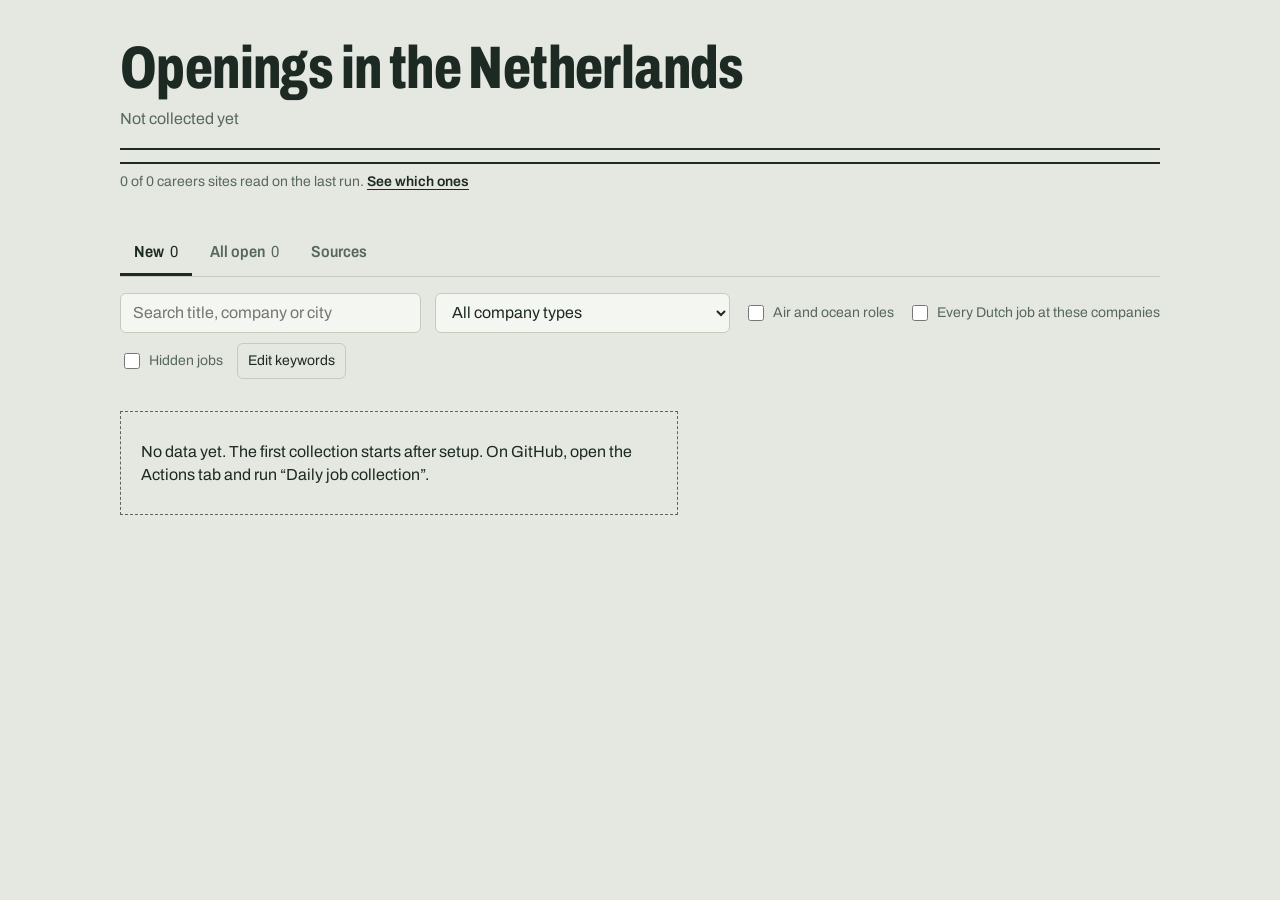
==== docs/index.html @ 3b187316 "Add files via upload" ====
<!doctype html>
<html lang="en">
<head>
  <meta charset="utf-8">
  <meta name="viewport" content="width=device-width, initial-scale=1">
  <meta name="robots" content="noindex, nofollow">
  <title>Openings</title>
  <link rel="preconnect" href="https://fonts.googleapis.com">
  <link rel="preconnect" href="https://fonts.gstatic.com" crossorigin>
  <link href="https://fonts.googleapis.com/css2?family=Archivo:wdth,wght@62..125,400..800&display=swap" rel="stylesheet">
  <link rel="stylesheet" href="styles.css">
</head>
<body>
  <header class="masthead">
    <h1 data-text="heading"></h1>
    <p class="updated" id="updated"></p>
    <button class="track" id="track" type="button" aria-describedby="track-caption">
      <span class="track-rail" id="track-rail" aria-hidden="true"></span>
      <span class="track-caption" id="track-caption"></span>
    </button>
  </header>

  <nav class="tabs" role="tablist">
    <button role="tab" id="tab-new" data-tab="new" aria-selected="true"></button>
    <button role="tab" id="tab-all" data-tab="all" aria-selected="false"></button>
    <button role="tab" id="tab-sources" data-tab="sources" aria-selected="false"></button>
  </nav>

  <section class="toolbar" id="toolbar">
    <input type="search" id="search" autocomplete="off">
    <select id="group"></select>
    <select id="sort"></select>
    <label class="toggle"><input type="checkbox" id="air-ocean"><span data-text="toggle_air_ocean"></span></label>
    <label class="toggle"><input type="checkbox" id="everything"><span data-text="toggle_everything"></span></label>
    <label class="toggle"><input type="checkbox" id="show-hidden"><span data-text="toggle_hidden"></span></label>
    <button type="button" class="quiet" id="edit-keywords" data-text="edit_keywords"></button>
  </section>

  <main>
    <p class="count" id="count" aria-live="polite"></p>
    <div id="list" class="list"></div>
  </main>

  <dialog id="keywords">
    <form method="dialog" class="keywords-form">
      <h2 data-text="keywords_title"></h2>
      <p class="rule" data-text="keywords_rule"></p>
      <label><span data-text="keywords_include"></span><textarea id="kw-include" rows="8"></textarea></label>
      <label><span data-text="keywords_exclude"></span><textarea id="kw-exclude" rows="6"></textarea></label>
      <label><span data-text="keywords_air_ocean"></span><textarea id="kw-air-ocean" rows="4"></textarea></label>
      <div class="dialog-actions">
        <button type="button" id="kw-save" class="primary" data-text="keywords_save"></button>
        <button type="button" id="kw-reset" class="quiet" data-text="keywords_reset"></button>
        <button value="cancel" class="quiet" data-text="keywords_cancel"></button>
      </div>
    </form>
  </dialog>

  <script type="module" src="app.js"></script>
</body>
</html>
---- docs/styles.css ----
/* Palette: railway paperwork sage, signal yellow for arrivals, container rust for language warnings. */
:root {
  --ground: #e4e8e1;
  --sheet: #f4f6f1;
  --ink: #1d2a23;
  --muted: #58675e;
  --rule: #c3cbbf;
  --signal: #efb920;
  --rust: #9e4521;
  --moss: #3e6b48;
  --focus: #1d2a23;
  --radius-control: 6px;
  --space: 16px;
  font-family: "Archivo", system-ui, sans-serif;
  font-variation-settings: "wdth" 100;
  color: var(--ink);
  background: var(--ground);
}

* { box-sizing: border-box; }

body {
  margin: 0;
  padding: 0 clamp(16px, 4vw, 48px) 64px;
  line-height: 1.45;
  font-size: 16px;
}

button, input, select, textarea { font: inherit; color: inherit; }

:focus-visible { outline: 3px solid var(--focus); outline-offset: 2px; }

/* ------------------------------------------------------------ masthead */

.masthead {
  max-width: 1040px;
  margin: 0 auto;
  padding: 40px 0 20px;
}

.masthead h1 {
  margin: 0;
  font-size: clamp(34px, 6vw, 60px);
  line-height: 0.95;
  font-weight: 800;
  font-stretch: 72%;
  font-variation-settings: "wdth" 72;
  letter-spacing: -0.01em;
}

.updated {
  margin: 10px 0 18px;
  color: var(--muted);
  font-variant-numeric: tabular-nums;
}

/* The source track: one sleeper per careers site, coloured by last-run result. */
.track {
  display: block;
  width: 100%;
  padding: 0;
  border: 0;
  background: none;
  text-align: left;
  cursor: pointer;
}

.track-rail {
  display: grid;
  grid-template-columns: repeat(auto-fit, minmax(4px, 1fr));
  gap: 2px;
  padding: 6px 0;
  border-top: 2px solid var(--ink);
  border-bottom: 2px solid var(--ink);
}

.track-rail i {
  display: block;
  height: 14px;
  background: var(--rule);
}

.track-rail i.ok { background: var(--moss); }
.track-rail i.failed { background: var(--rust); }

.track-caption {
  display: inline-block;
  margin-top: 8px;
  color: var(--muted);
  font-size: 14px;
}

.track-caption strong {
  color: var(--ink);
  text-decoration: underline;
  text-underline-offset: 3px;
  font-weight: 600;
}

/* ------------------------------------------------------------ tabs and toolbar */

.tabs, .toolbar, main {
  max-width: 1040px;
  margin: 0 auto;
}

.tabs {
  display: flex;
  gap: 4px;
  margin-top: 18px;
  border-bottom: 1px solid var(--rule);
}

.tabs button {
  padding: 10px 14px 9px;
  border: 0;
  border-bottom: 3px solid transparent;
  background: none;
  font-weight: 600;
  font-variation-settings: "wdth" 88;
  color: var(--muted);
  cursor: pointer;
}

.tabs button[aria-selected="true"] {
  color: var(--ink);
  border-bottom-color: var(--ink);
}

.tabs button .tab-count {
  margin-left: 6px;
  font-weight: 400;
  font-variant-numeric: tabular-nums;
}

.toolbar {
  display: flex;
  flex-wrap: wrap;
  align-items: center;
  gap: 10px 14px;
  padding: 16px 0 6px;
}

.toolbar[hidden] { display: none; }

.toolbar input[type="search"], .toolbar select {
  min-height: 40px;
  padding: 0 12px;
  border: 1px solid var(--rule);
  border-radius: var(--radius-control);
  background: var(--sheet);
}

.toolbar input[type="search"] { flex: 1 1 280px; }
.toolbar select { flex: 0 0 auto; }

.toggle {
  display: inline-flex;
  align-items: center;
  gap: 6px;
  font-size: 14px;
  color: var(--muted);
  cursor: pointer;
}

.toggle input { accent-color: var(--ink); width: 16px; height: 16px; }

button.quiet, a.quiet {
  min-height: 36px;
  padding: 0 10px;
  border: 1px solid var(--rule);
  border-radius: var(--radius-control);
  background: transparent;
  font-size: 14px;
  color: var(--ink);
  cursor: pointer;
  text-decoration: none;
  display: inline-flex;
  align-items: center;
}

button.quiet:hover, a.quiet:hover { border-color: var(--ink); }

.primary {
  min-height: 36px;
  padding: 0 14px;
  border: 1px solid var(--ink);
  border-radius: var(--radius-control);
  background: var(--ink);
  color: var(--sheet);
  font-weight: 600;
  font-size: 14px;
  text-decoration: none;
  display: inline-flex;
  align-items: center;
  cursor: pointer;
}

.count {
  margin: 10px 0;
  color: var(--muted);
  font-size: 14px;
  font-variant-numeric: tabular-nums;
}

/* ------------------------------------------------------------ job rows */

.list { display: grid; gap: 8px; }

.job {
  position: relative;
  display: grid;
  grid-template-columns: 68px 1fr auto;
  gap: 16px;
  align-items: start;
  padding: 14px 16px 14px 14px;
  background: var(--sheet);
  border: 1px solid var(--rule);
  border-radius: 2px;
}

.job.is-hidden { opacity: 0.55; }

.plate {
  text-align: center;
  font-variant-numeric: tabular-nums;
  border-right: 1px solid var(--rule);
  padding-right: 14px;
}

.plate .day {
  display: block;
  font-size: 30px;
  line-height: 1;
  font-weight: 700;
  font-variation-settings: "wdth" 70;
}

.plate .month { display: block; font-size: 14px; font-weight: 600; }
.plate .kind { display: block; margin-top: 4px; font-size: 12px; color: var(--muted); }

.job h3 {
  margin: 0;
  font-size: 19px;
  line-height: 1.2;
  font-weight: 650;
  font-variation-settings: "wdth" 86;
}

.job h3 a { color: inherit; text-decoration: none; }
.job h3 a:hover { text-decoration: underline; text-underline-offset: 3px; }

.where { margin: 4px 0 0; color: var(--muted); }
.where .company { color: var(--ink); font-weight: 600; }
.dates-note { margin: 2px 0 0; font-size: 13px; color: var(--muted); }

.labels { display: flex; flex-wrap: wrap; gap: 6px; margin-top: 8px; }

.label {
  padding: 1px 8px;
  border: 1px solid var(--muted);
  border-radius: 999px;
  font-size: 13px;
  color: var(--muted);
}

.label.dutch { border-color: var(--rust); color: var(--rust); font-weight: 600; }
.label.applied { border-color: var(--moss); background: var(--moss); color: var(--sheet); }
.label.arrived { border-color: var(--ink); background: var(--signal); color: var(--ink); }

.actions { display: grid; grid-template-columns: 1fr 1fr; gap: 6px; min-width: 210px; }
.actions > * { justify-content: center; }
.actions .primary { grid-column: 1 / -1; }

.empty {
  padding: 28px 20px;
  border: 1px dashed var(--muted);
  background: transparent;
  max-width: 62ch;
}

/* ------------------------------------------------------------ sources */

.sources-intro { margin: 18px 0 10px; color: var(--muted); max-width: 70ch; }

.source {
  display: grid;
  grid-template-columns: 14px 1fr auto;
  gap: 12px;
  align-items: start;
  padding: 12px 14px;
  background: var(--sheet);
  border: 1px solid var(--rule);
}

.source .dot { width: 12px; height: 12px; margin-top: 5px; background: var(--rule); }
.source .dot.ok { background: var(--moss); }
.source .dot.failed { background: var(--rust); }
.source h3 { margin: 0; font-size: 17px; font-weight: 650; font-variation-settings: "wdth" 88; }
.source .entities { margin: 2px 0 0; font-size: 13px; color: var(--muted); }
.source .status { margin: 4px 0 0; }
.source .meta { text-align: right; font-size: 14px; color: var(--muted); font-variant-numeric: tabular-nums; }

/* ------------------------------------------------------------ keywords dialog */

dialog {
  width: min(640px, calc(100vw - 32px));
  border: 2px solid var(--ink);
  border-radius: 2px;
  padding: 24px;
  background: var(--sheet);
  color: var(--ink);
}

dialog::backdrop { background: rgba(29, 42, 35, 0.45); }

.keywords-form h2 { margin: 0 0 8px; font-variation-settings: "wdth" 80; }
.keywords-form .rule { margin: 0 0 16px; color: var(--muted); font-size: 14px; }
.keywords-form label { display: grid; gap: 4px; margin-bottom: 14px; font-weight: 600; font-size: 14px; }

.keywords-form textarea {
  width: 100%;
  padding: 8px 10px;
  border: 1px solid var(--rule);
  border-radius: var(--radius-control);
  background: #fff;
  font-weight: 400;
  resize: vertical;
}

.dialog-actions { display: flex; flex-wrap: wrap; gap: 8px; }

/* ------------------------------------------------------------ small screens */

@media (max-width: 680px) {
  .job { grid-template-columns: 54px 1fr; }
  .actions { grid-column: 1 / -1; grid-template-columns: 1.2fr 1fr 0.7fr; min-width: 0; }
  .actions .primary { grid-column: auto; }
  .plate { padding-right: 10px; }
  .plate .day { font-size: 26px; }
  .source { grid-template-columns: 14px 1fr; }
  .source .meta { grid-column: 2; text-align: left; }
}

@media (prefers-reduced-motion: reduce) {
  * { scroll-behavior: auto; transition: none !important; }
}
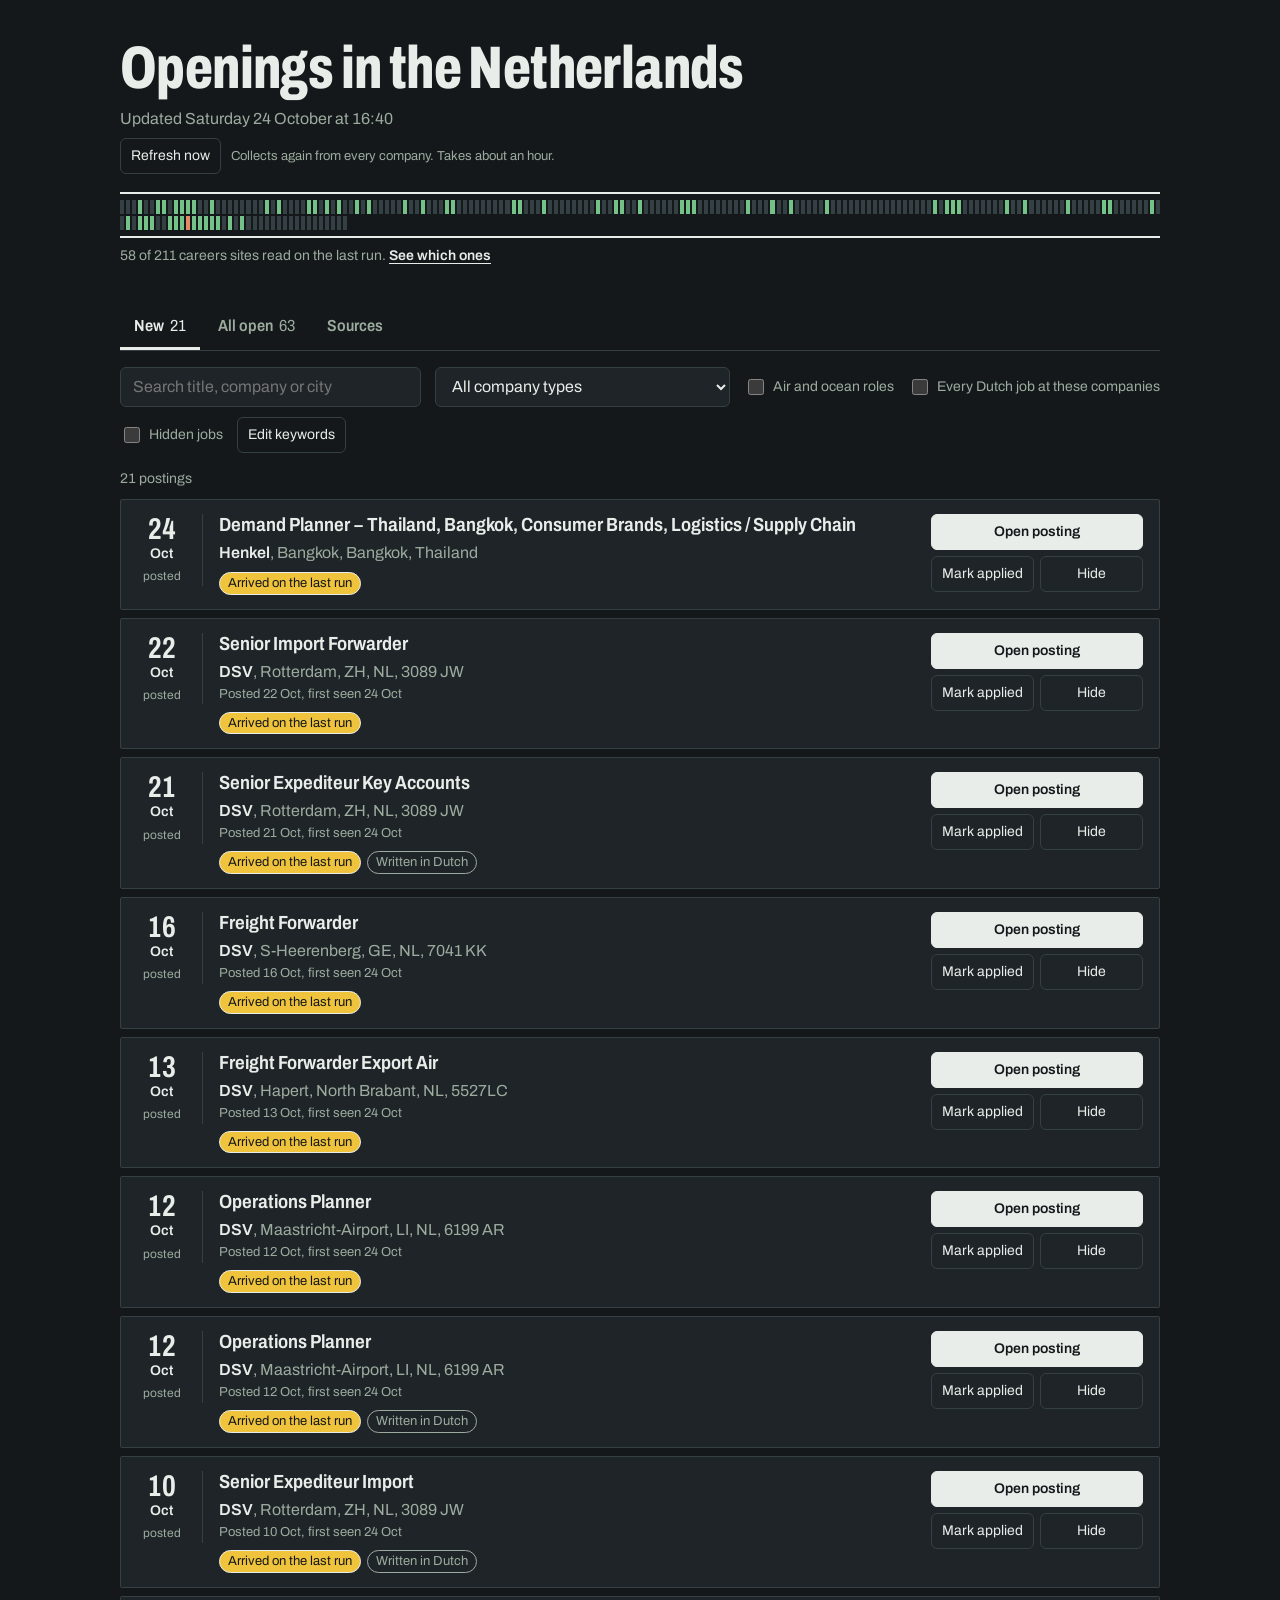
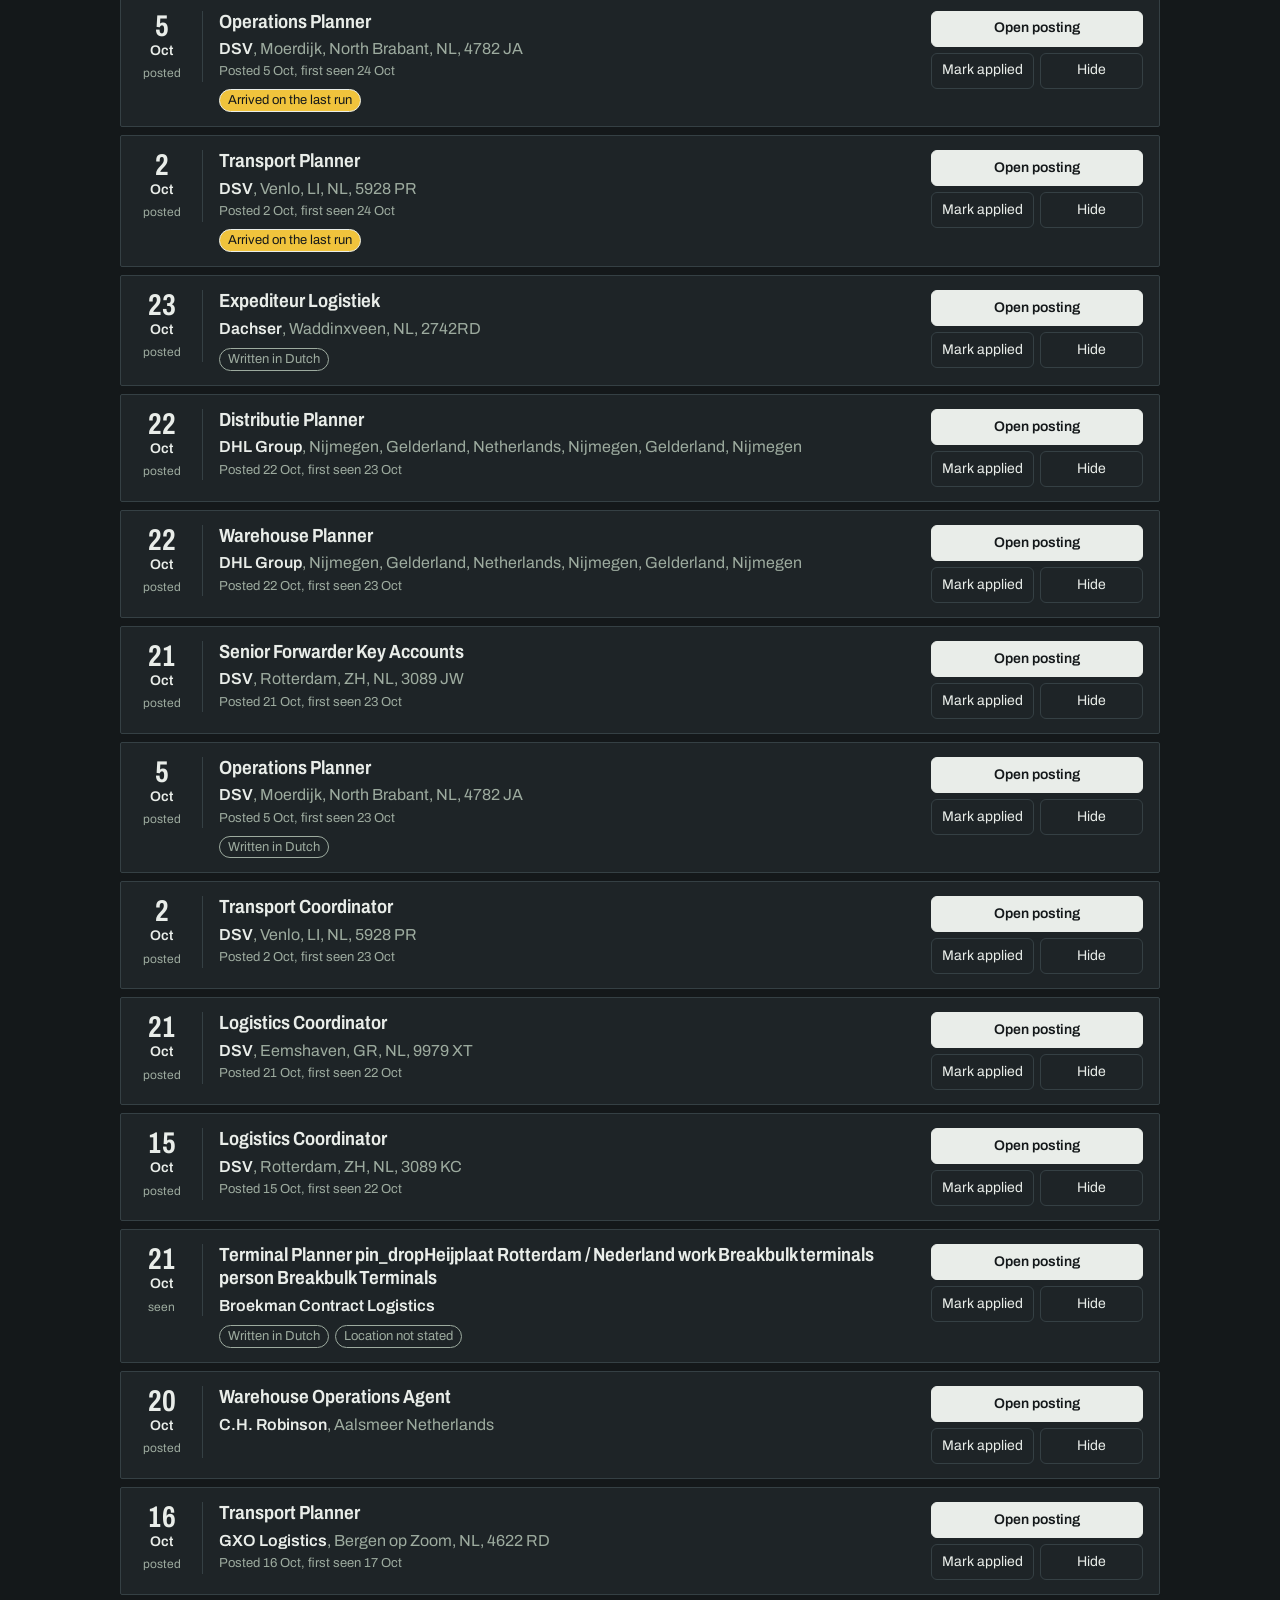
==== commit 67c1cd84: "Read every company, not only those using a known recruitment system Collection stopped as soon as di" ====
--- a/docs/index.html
+++ b/docs/index.html
@@ -14,6 +14,10 @@
   <header class="masthead">
     <h1 data-text="heading"></h1>
     <p class="updated" id="updated"></p>
+    <p class="refresh-row">
+      <a class="quiet" id="refresh" target="_blank" rel="noopener noreferrer"></a>
+      <span class="refresh-hint" data-text="refresh_hint"></span>
+    </p>
     <button class="track" id="track" type="button" aria-describedby="track-caption">
       <span class="track-rail" id="track-rail" aria-hidden="true"></span>
       <span class="track-caption" id="track-caption"></span>
--- a/docs/styles.css
+++ b/docs/styles.css
@@ -48,8 +48,18 @@
   letter-spacing: -0.01em;
 }
 
+.refresh-row {
+  display: flex;
+  flex-wrap: wrap;
+  align-items: center;
+  gap: 10px;
+  margin: 0 0 18px;
+}
+
+.refresh-hint { font-size: 13px; color: var(--muted); }
+
 .updated {
-  margin: 10px 0 18px;
+  margin: 10px 0 8px;
   color: var(--muted);
   font-variant-numeric: tabular-nums;
 }
@@ -299,7 +309,17 @@
 .source h3 { margin: 0; font-size: 17px; font-weight: 650; font-variation-settings: "wdth" 88; }
 .source .entities { margin: 2px 0 0; font-size: 13px; color: var(--muted); }
 .source .status { margin: 4px 0 0; }
-.source .meta { text-align: right; font-size: 14px; color: var(--muted); font-variant-numeric: tabular-nums; }
+.source .meta {
+  display: grid;
+  justify-items: end;
+  gap: 6px;
+  text-align: right;
+  font-size: 14px;
+  color: var(--muted);
+  font-variant-numeric: tabular-nums;
+}
+
+.source .meta a.quiet { white-space: nowrap; }
 
 /* ------------------------------------------------------------ keywords dialog */
 
@@ -339,9 +359,29 @@
   .plate { padding-right: 10px; }
   .plate .day { font-size: 26px; }
   .source { grid-template-columns: 14px 1fr; }
-  .source .meta { grid-column: 2; text-align: left; }
+  .source .meta { grid-column: 2; justify-items: start; text-align: left; }
 }
 
 @media (prefers-reduced-motion: reduce) {
   * { scroll-behavior: auto; transition: none !important; }
 }
+
+
+/* Dark theme */
+:root {
+  color-scheme: dark;
+  --ground: #14181a;
+  --sheet: #1e2427;
+  --ink: #e9ede9;
+  --muted: #9dab9f;
+  --rule: #354044;
+  --signal: #f0c33c;
+  --rust: #e08b63;
+  --moss: #74c288;
+  --focus: #f0c33c;
+}
+
+body { background: var(--ground); }
+.primary, .label.applied, .label.arrived { color: #14181a; }
+.keywords-form textarea { background: #12171a; color: var(--ink); }
+dialog::backdrop { background: rgba(0, 0, 0, 0.6); }
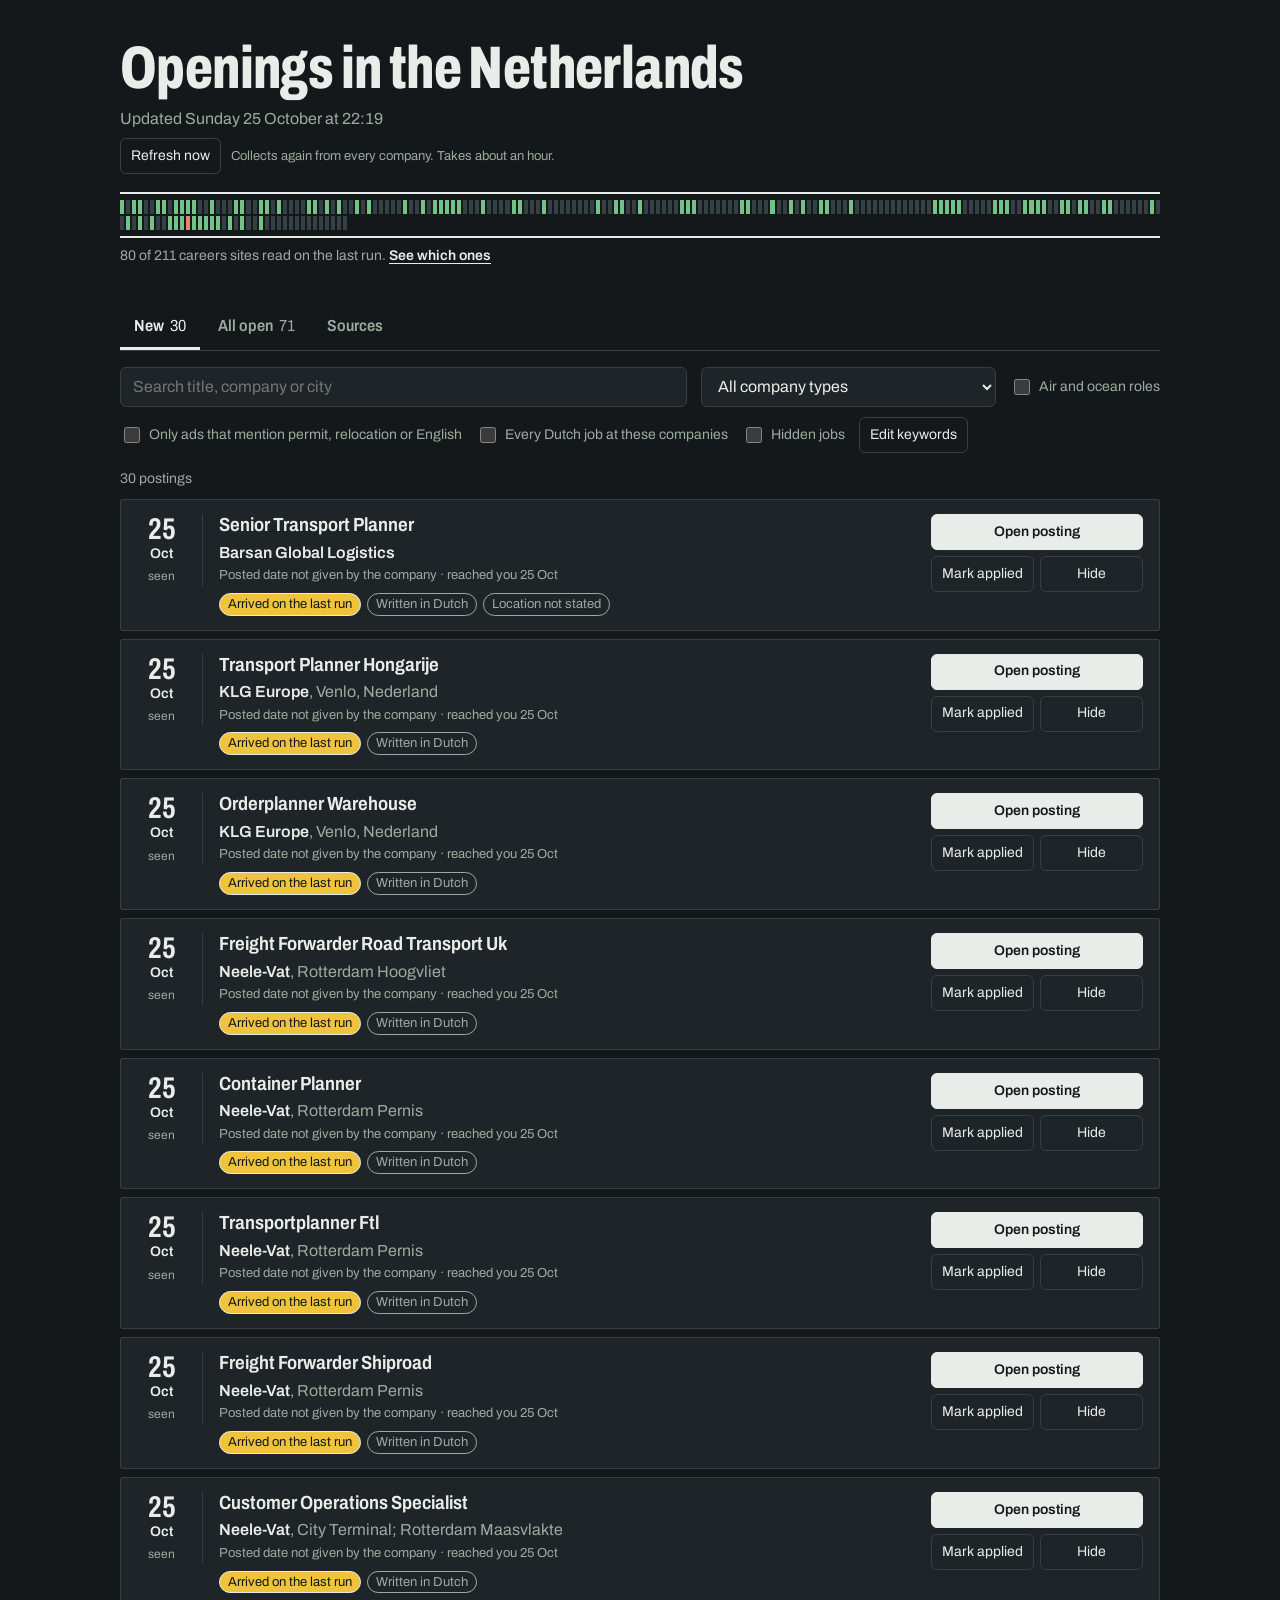
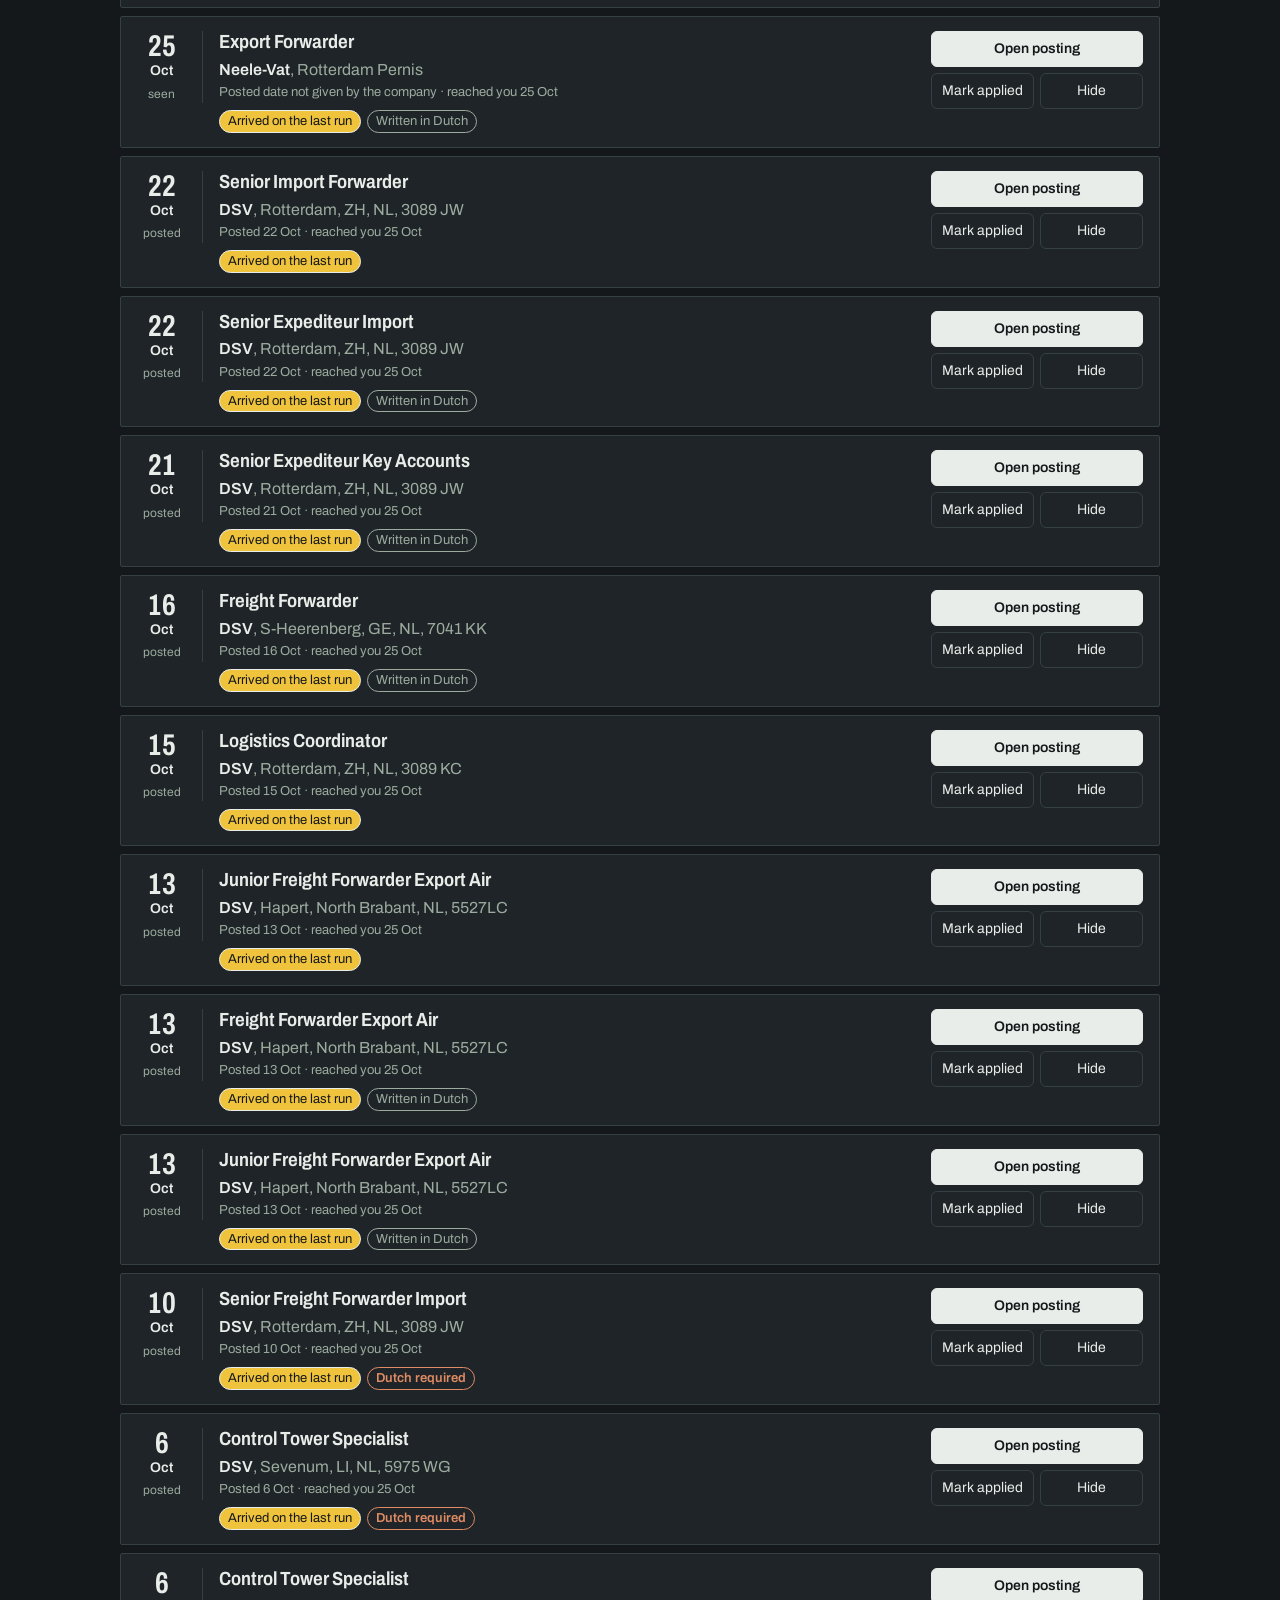
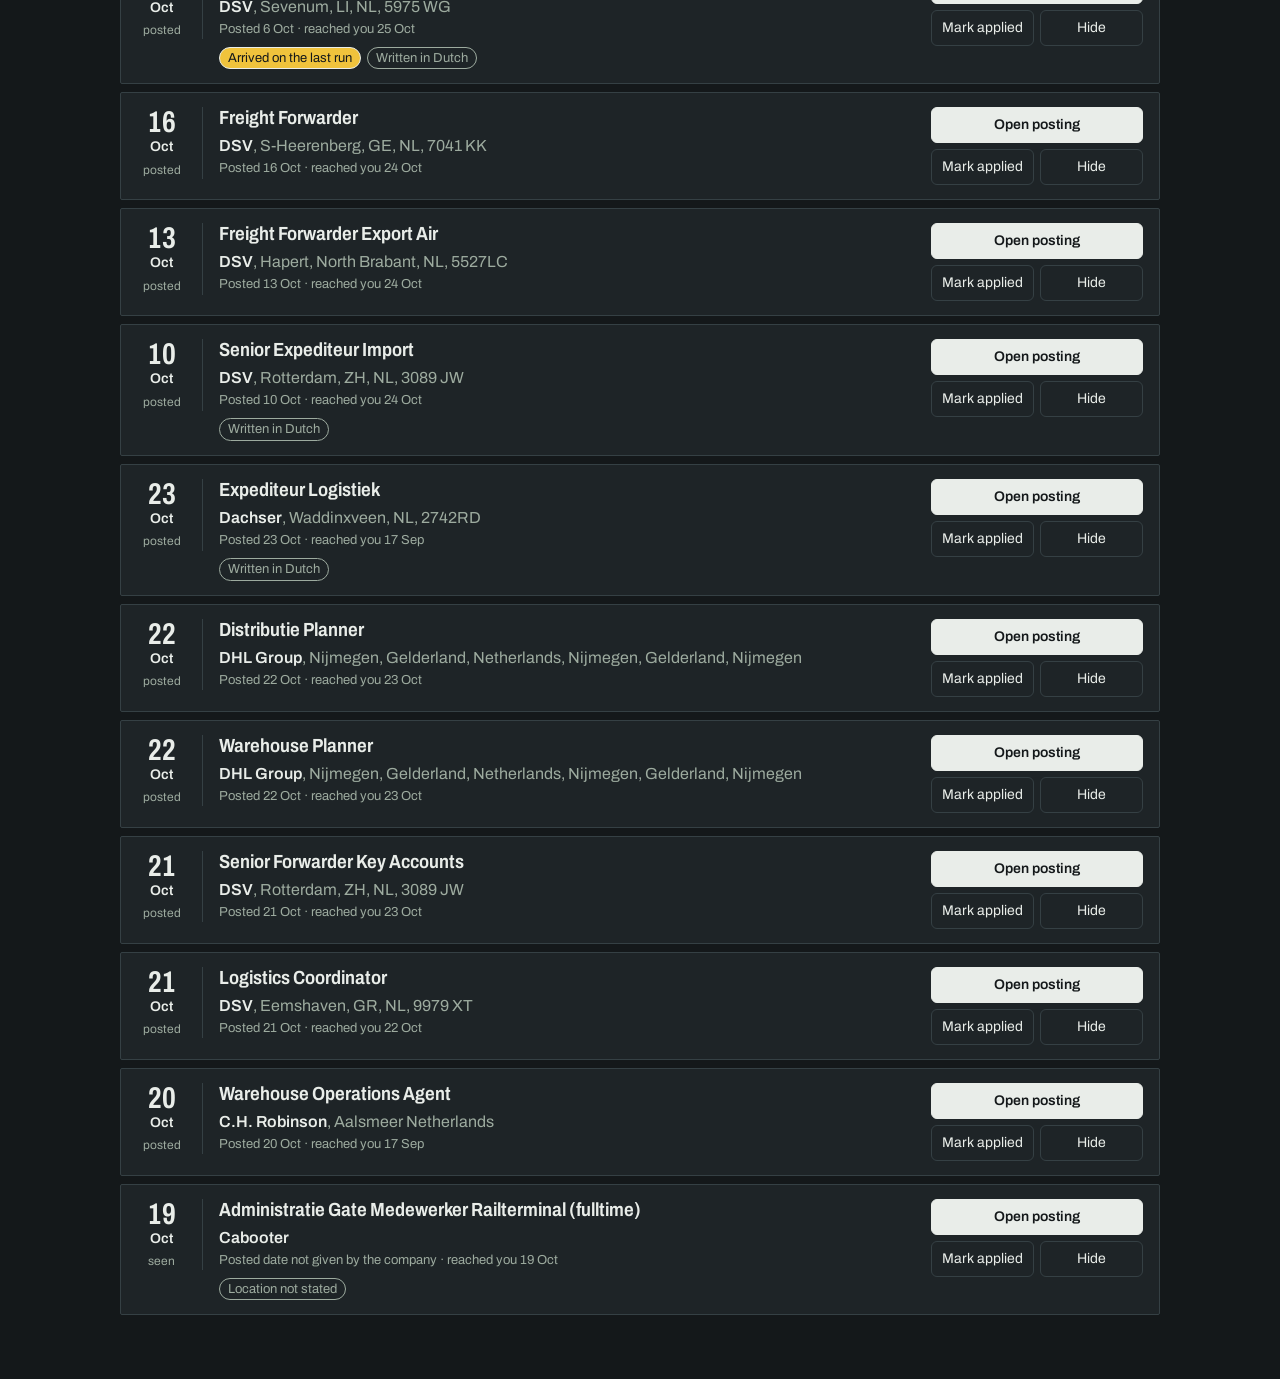
==== commit aab09b74: "Show what an ad says about hiring from abroad A posting rarely says it hires non-EU candidates. What" ====
--- a/docs/index.html
+++ b/docs/index.html
@@ -35,6 +35,7 @@
     <select id="group"></select>
     <select id="sort"></select>
     <label class="toggle"><input type="checkbox" id="air-ocean"><span data-text="toggle_air_ocean"></span></label>
+    <label class="toggle"><input type="checkbox" id="abroad"><span data-text="toggle_abroad"></span></label>
     <label class="toggle"><input type="checkbox" id="everything"><span data-text="toggle_everything"></span></label>
     <label class="toggle"><input type="checkbox" id="show-hidden"><span data-text="toggle_hidden"></span></label>
     <button type="button" class="quiet" id="edit-keywords" data-text="edit_keywords"></button>
--- a/docs/styles.css
+++ b/docs/styles.css
@@ -385,3 +385,25 @@
 .primary, .label.applied, .label.arrived { color: #14181a; }
 .keywords-form textarea { background: #12171a; color: var(--ink); }
 dialog::backdrop { background: rgba(0, 0, 0, 0.6); }
+
+.sources-heading {
+  margin: 26px 0 6px;
+  font-size: 17px;
+  font-weight: 650;
+  font-variation-settings: "wdth" 86;
+}
+
+.sources-heading:first-of-type { margin-top: 12px; }
+
+button.linklike {
+  padding: 0;
+  border: 0;
+  background: none;
+  color: var(--ink);
+  font: inherit;
+  text-decoration: underline;
+  text-underline-offset: 3px;
+  cursor: pointer;
+}
+
+.label.abroad { border-color: var(--moss); color: var(--moss); font-weight: 600; }
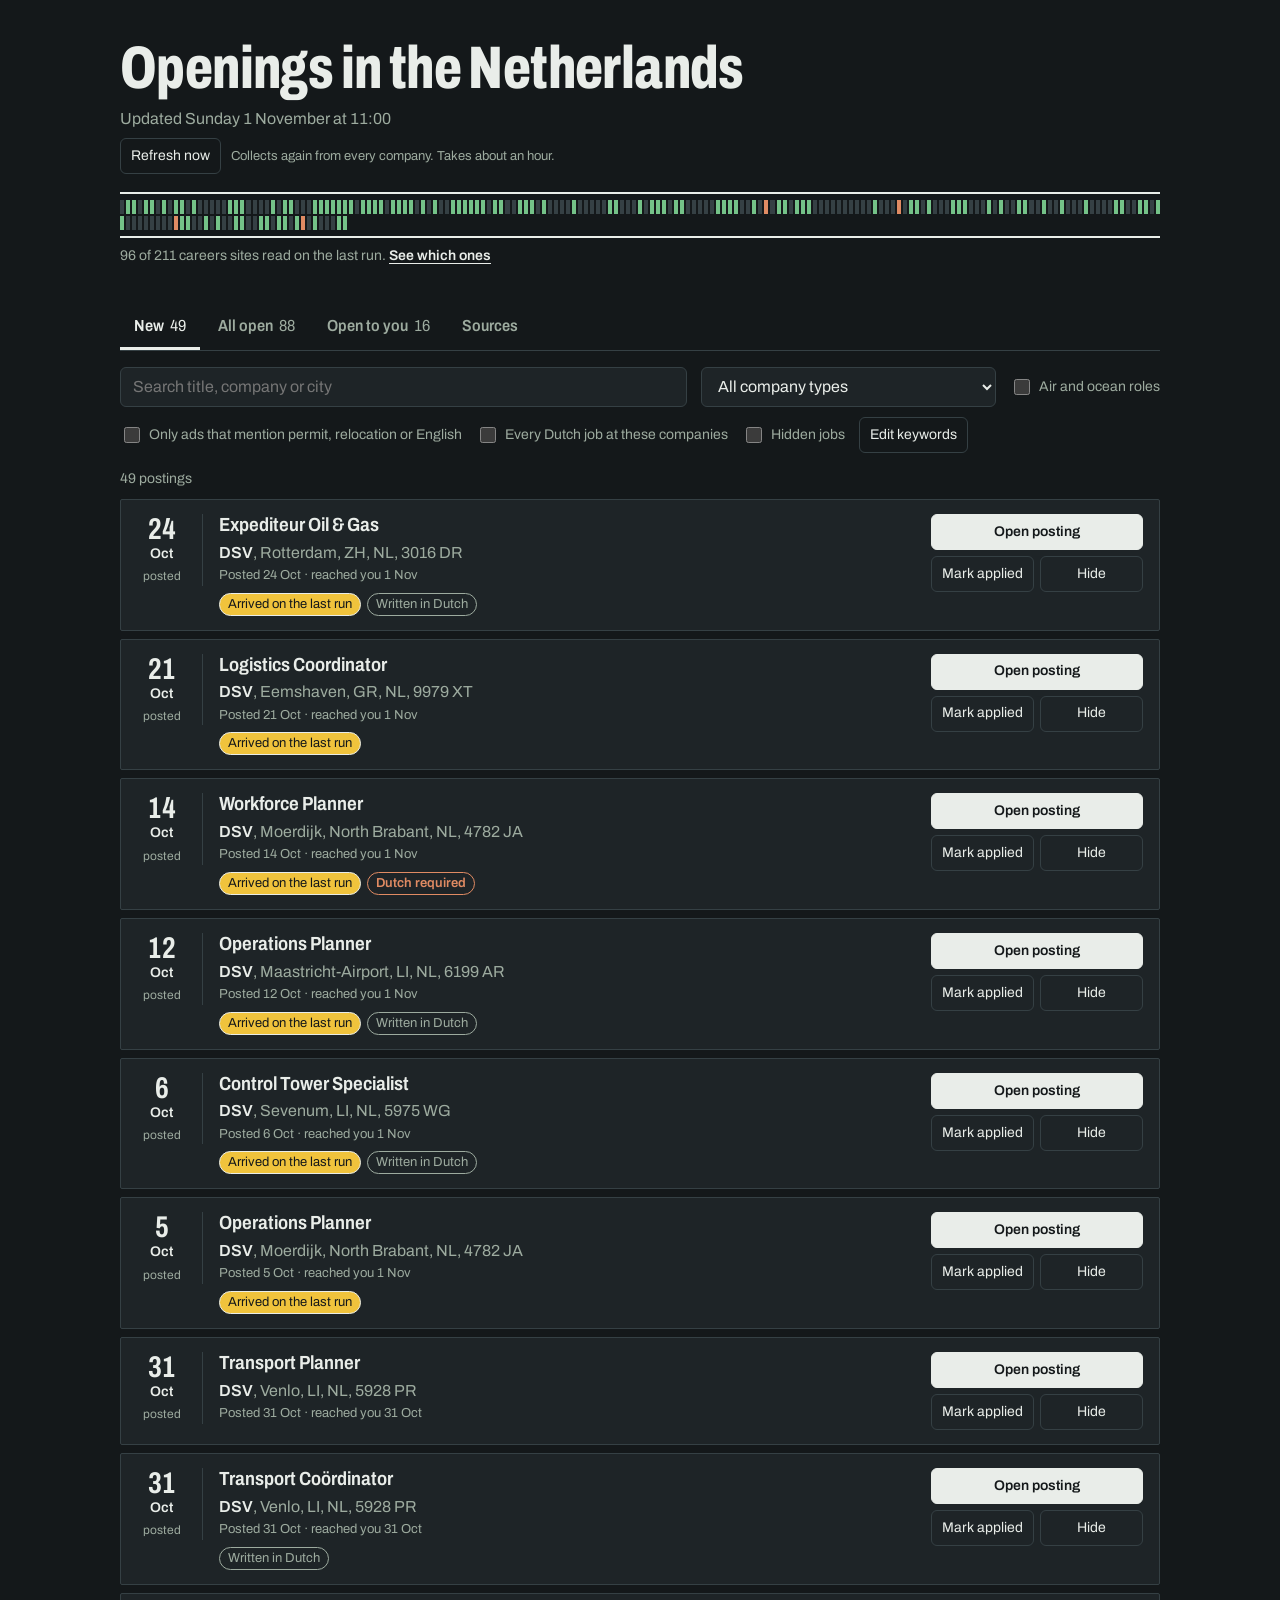
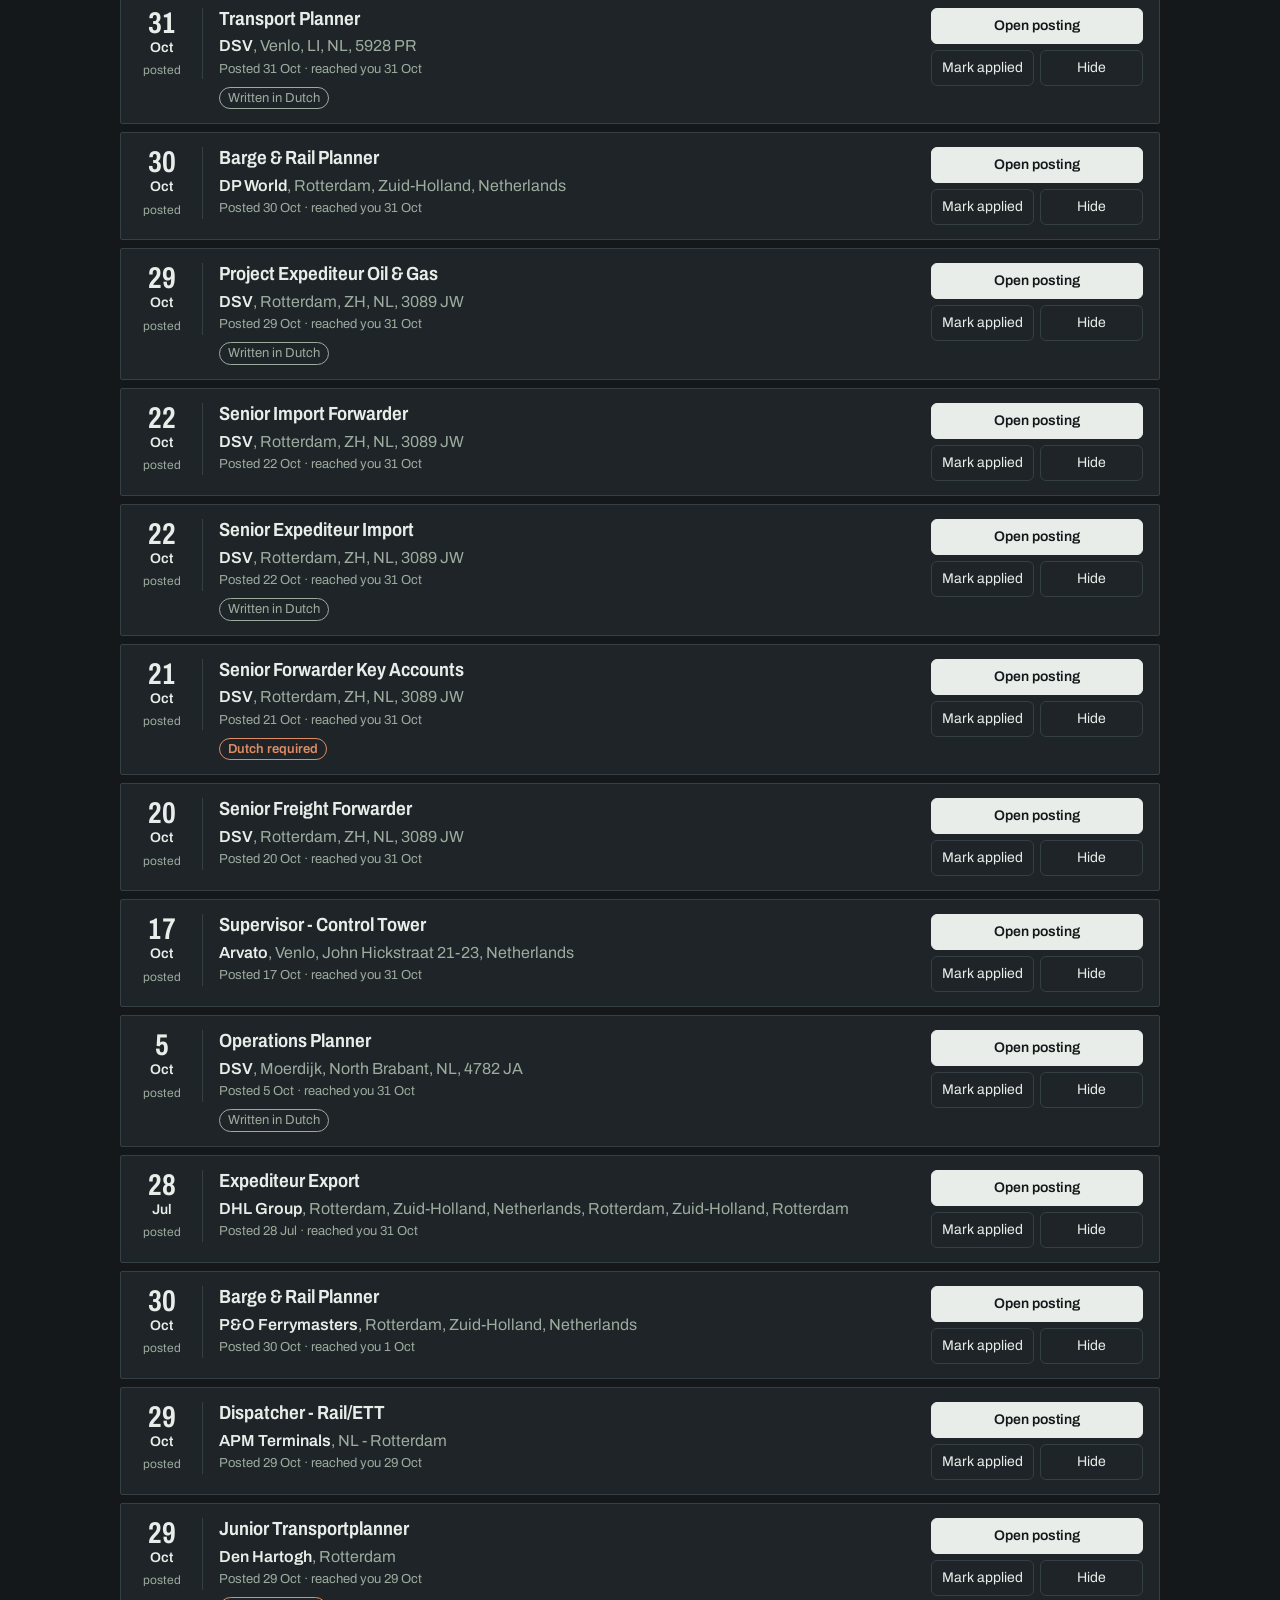
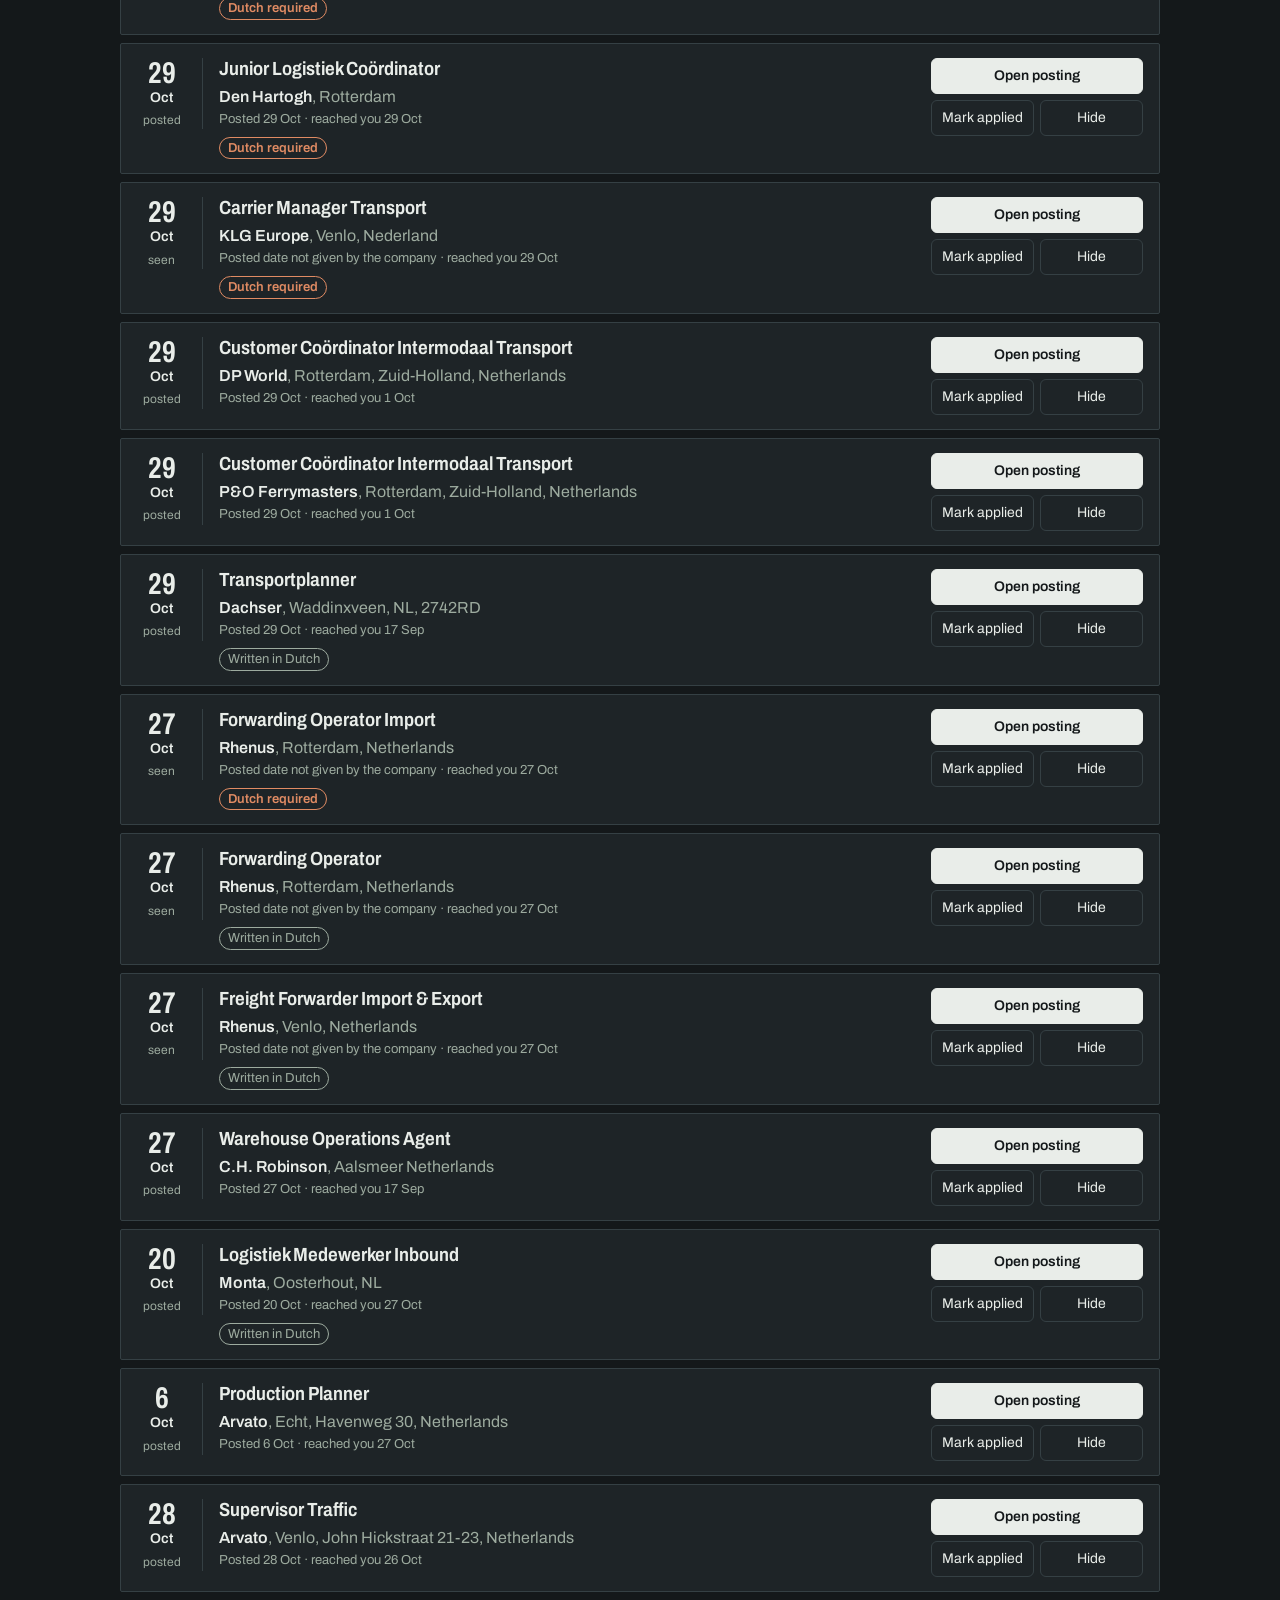
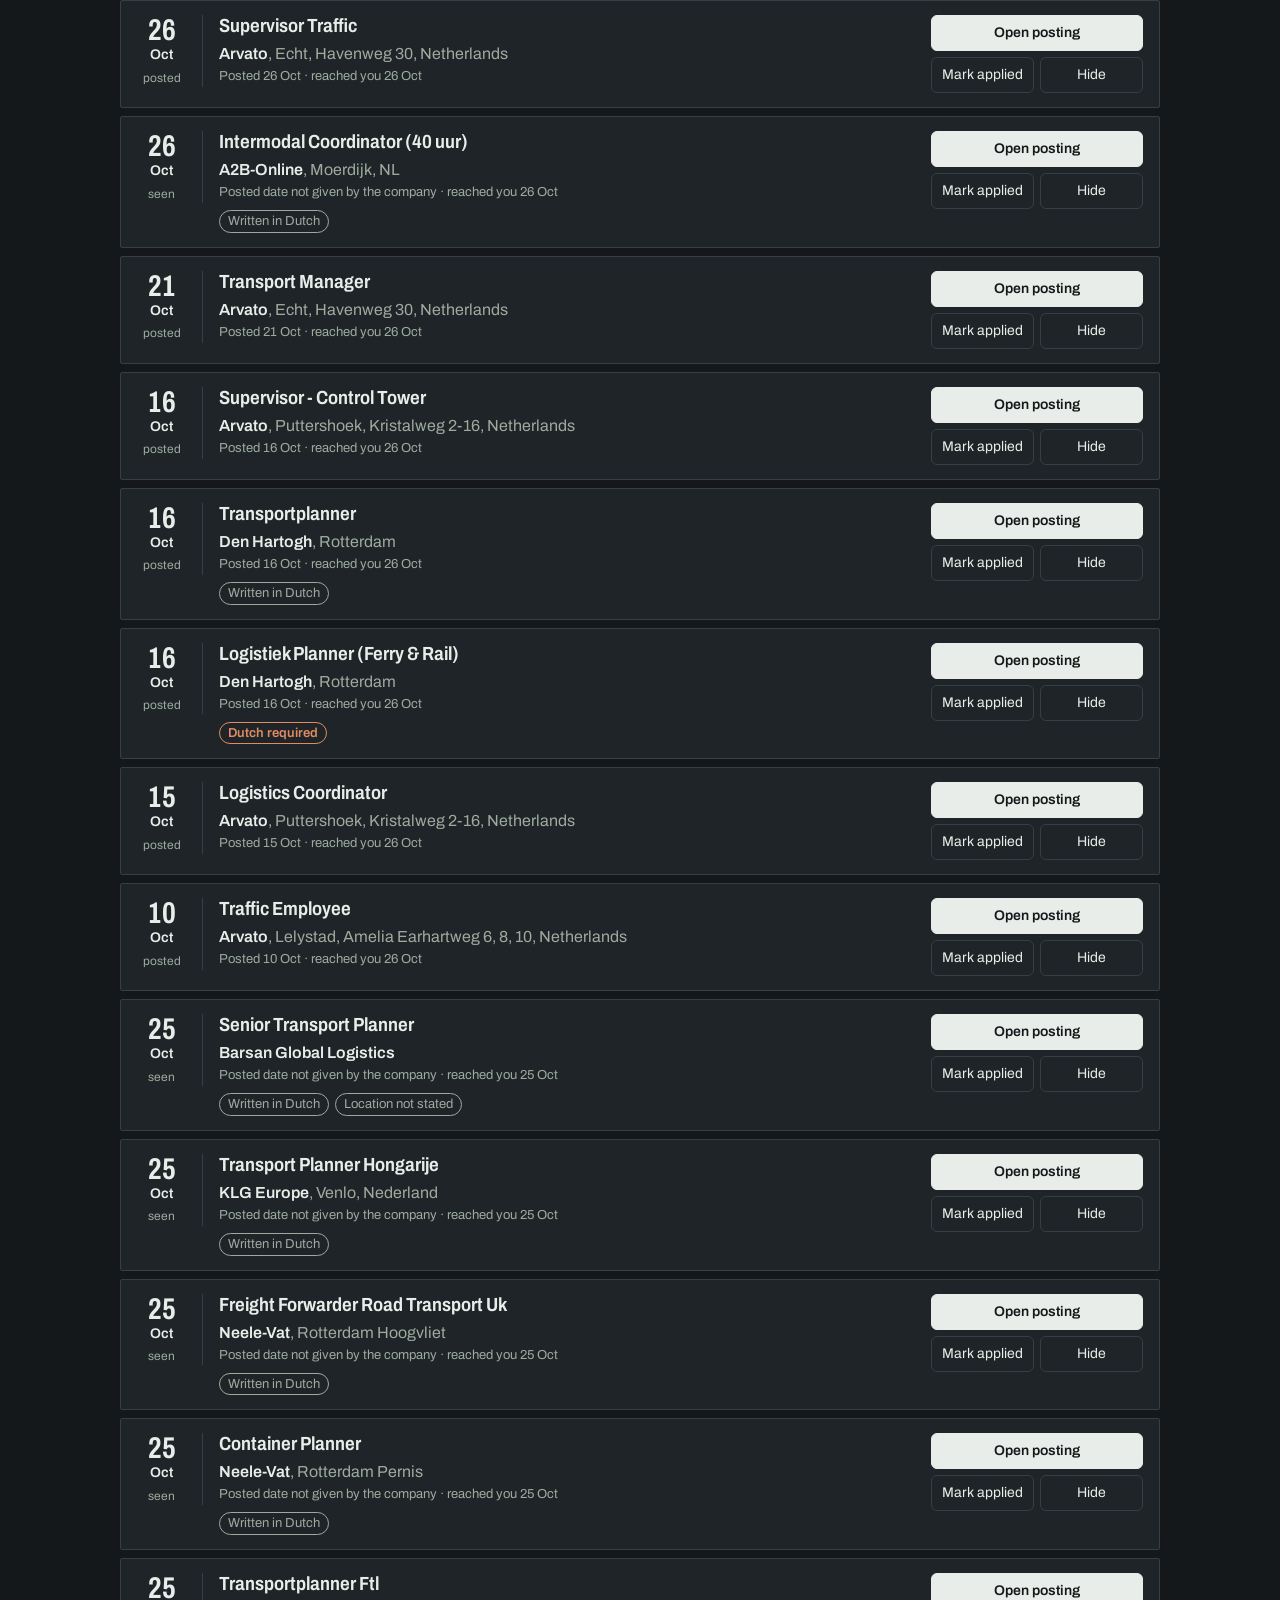
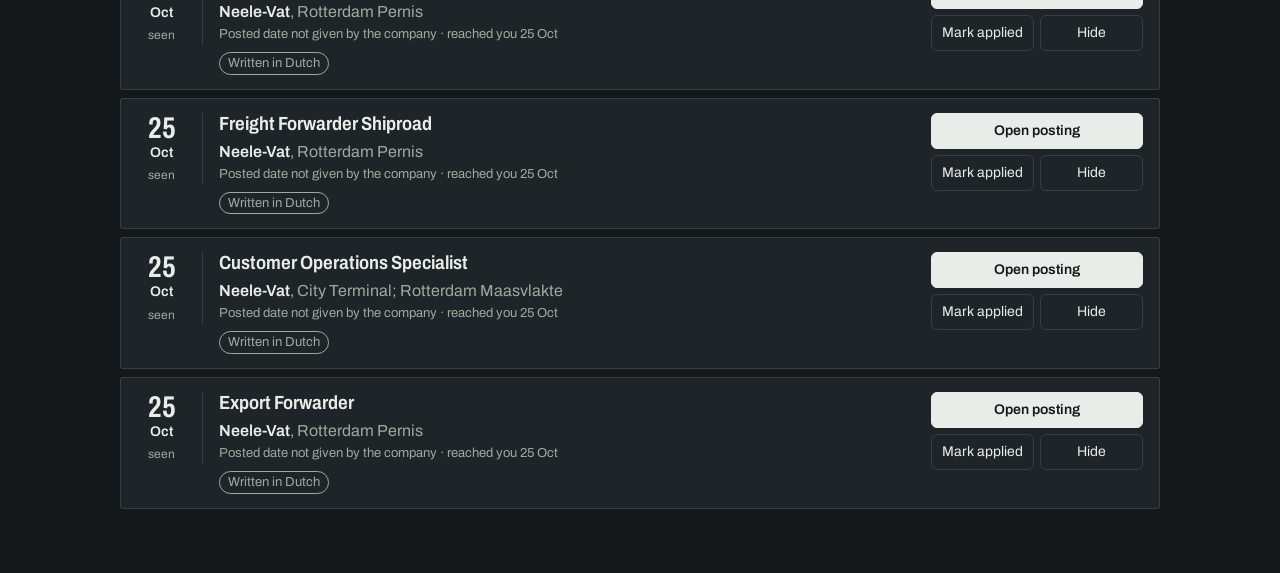
==== commit f9f8d98d: "Search for the careers page, and show which jobs are open to her Three changes.  A company's careers" ====
--- a/docs/index.html
+++ b/docs/index.html
@@ -27,6 +27,7 @@
   <nav class="tabs" role="tablist">
     <button role="tab" id="tab-new" data-tab="new" aria-selected="true"></button>
     <button role="tab" id="tab-all" data-tab="all" aria-selected="false"></button>
+    <button role="tab" id="tab-open-to-you" data-tab="open-to-you" aria-selected="false"></button>
     <button role="tab" id="tab-sources" data-tab="sources" aria-selected="false"></button>
   </nav>
 
@@ -42,6 +43,7 @@
   </section>
 
   <main>
+    <p class="lede" id="lede" hidden></p>
     <p class="count" id="count" aria-live="polite"></p>
     <div id="list" class="list"></div>
   </main>
--- a/docs/styles.css
+++ b/docs/styles.css
@@ -407,3 +407,11 @@
 }
 
 .label.abroad { border-color: var(--moss); color: var(--moss); font-weight: 600; }
+
+.lede {
+  max-width: 68ch;
+  margin: 16px 0 0;
+  color: var(--muted);
+}
+
+.lede[hidden] { display: none; }
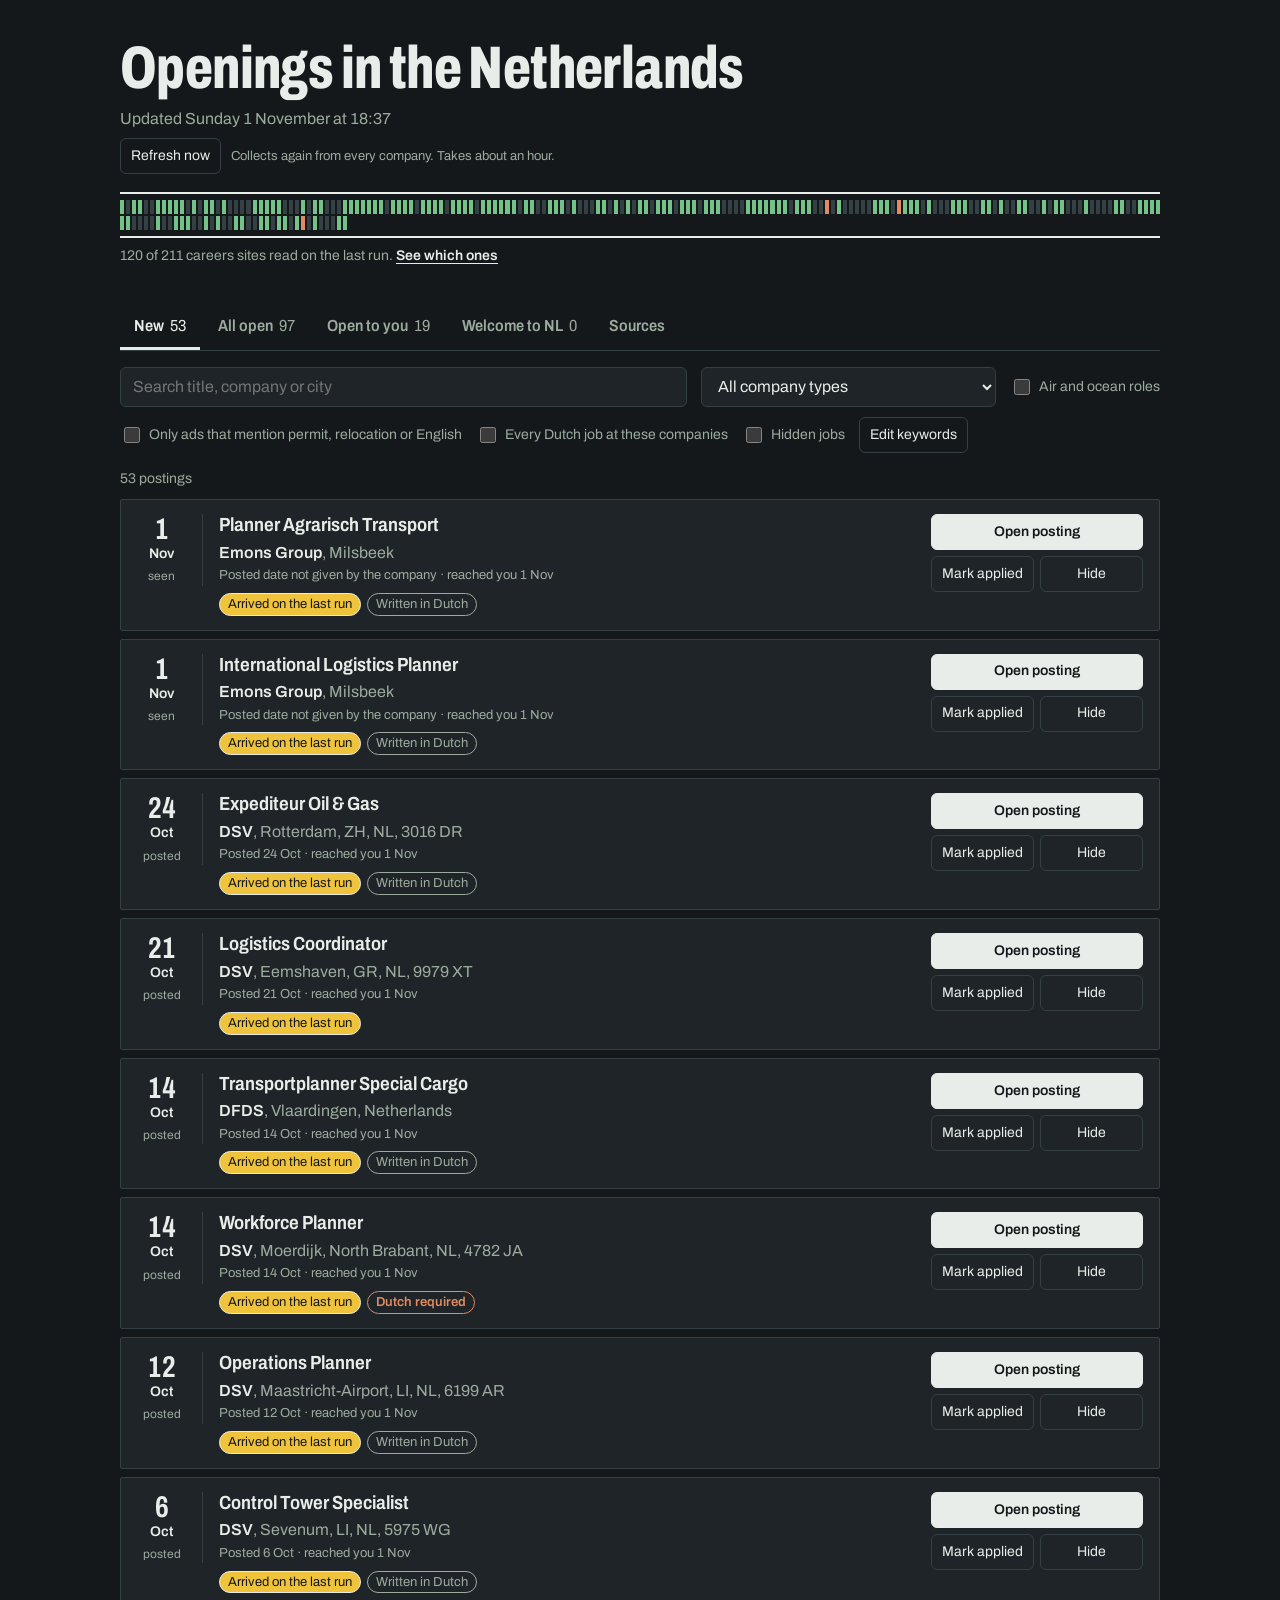
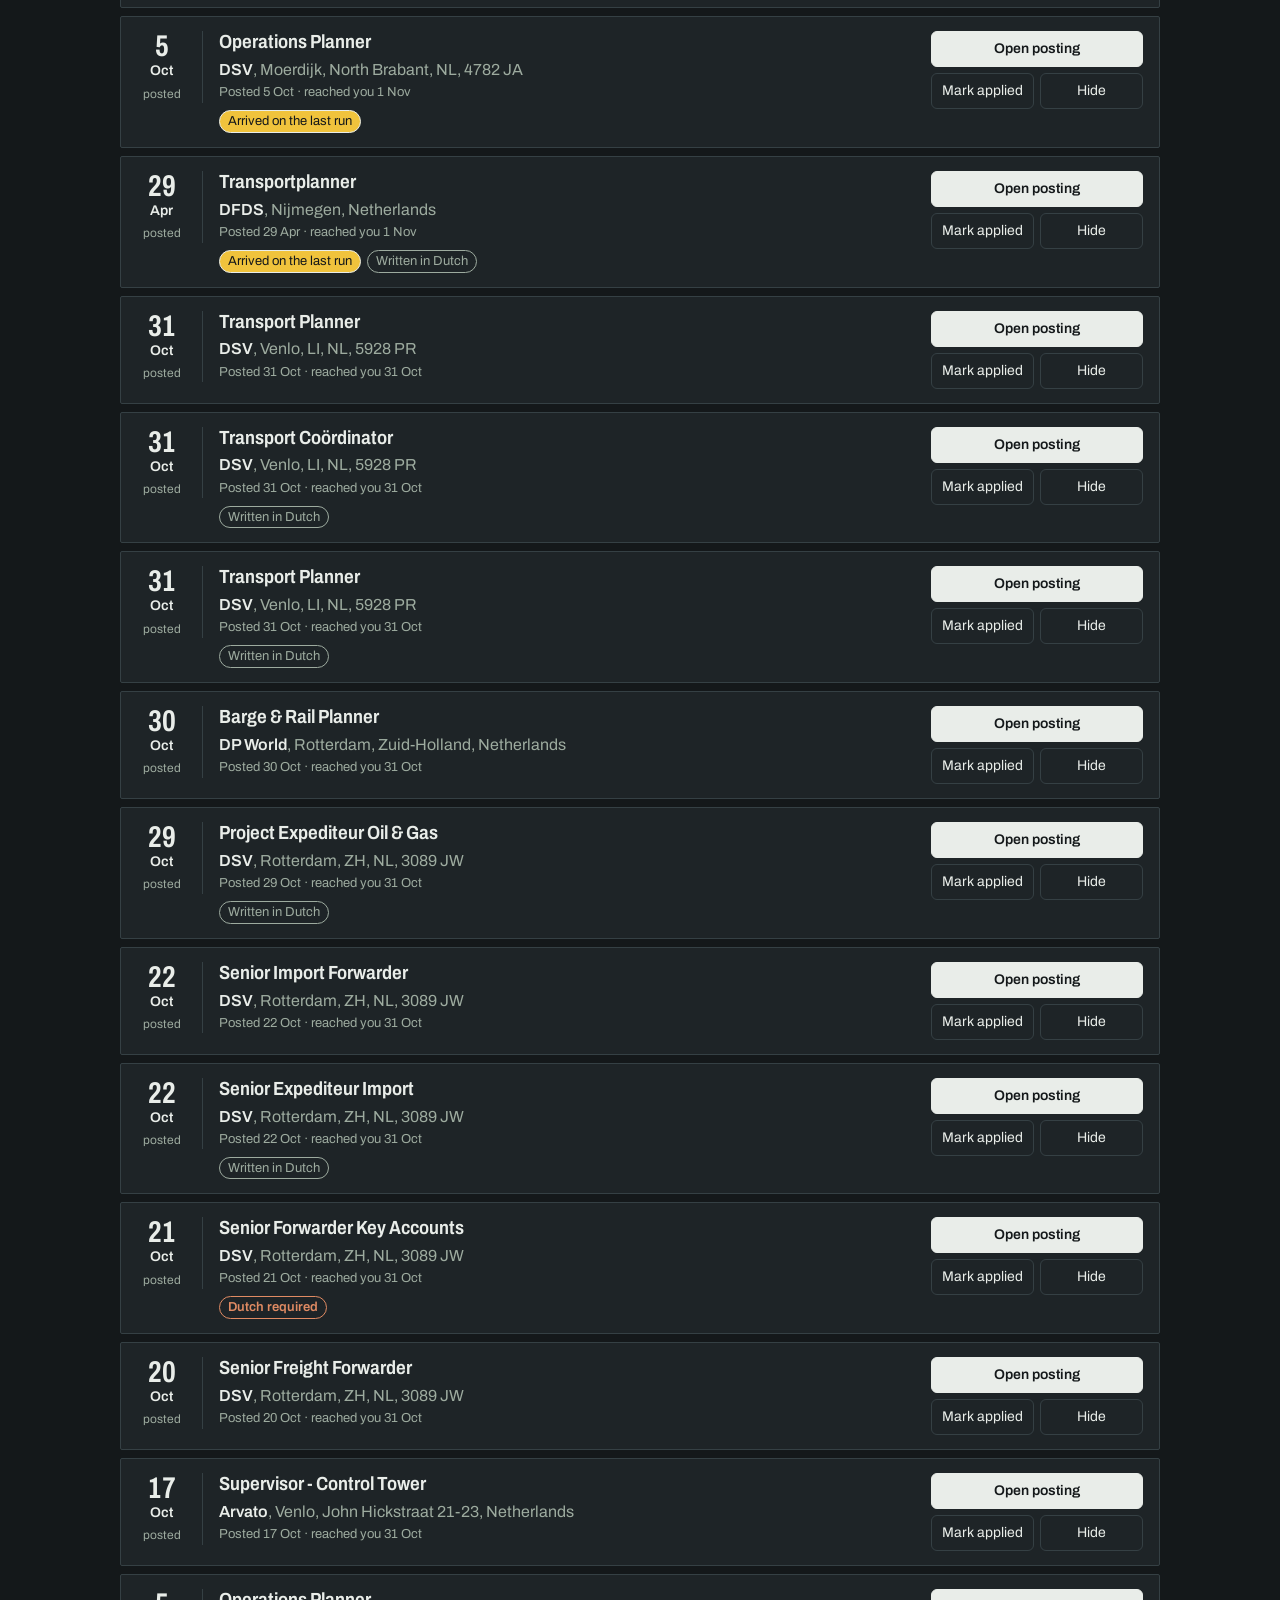
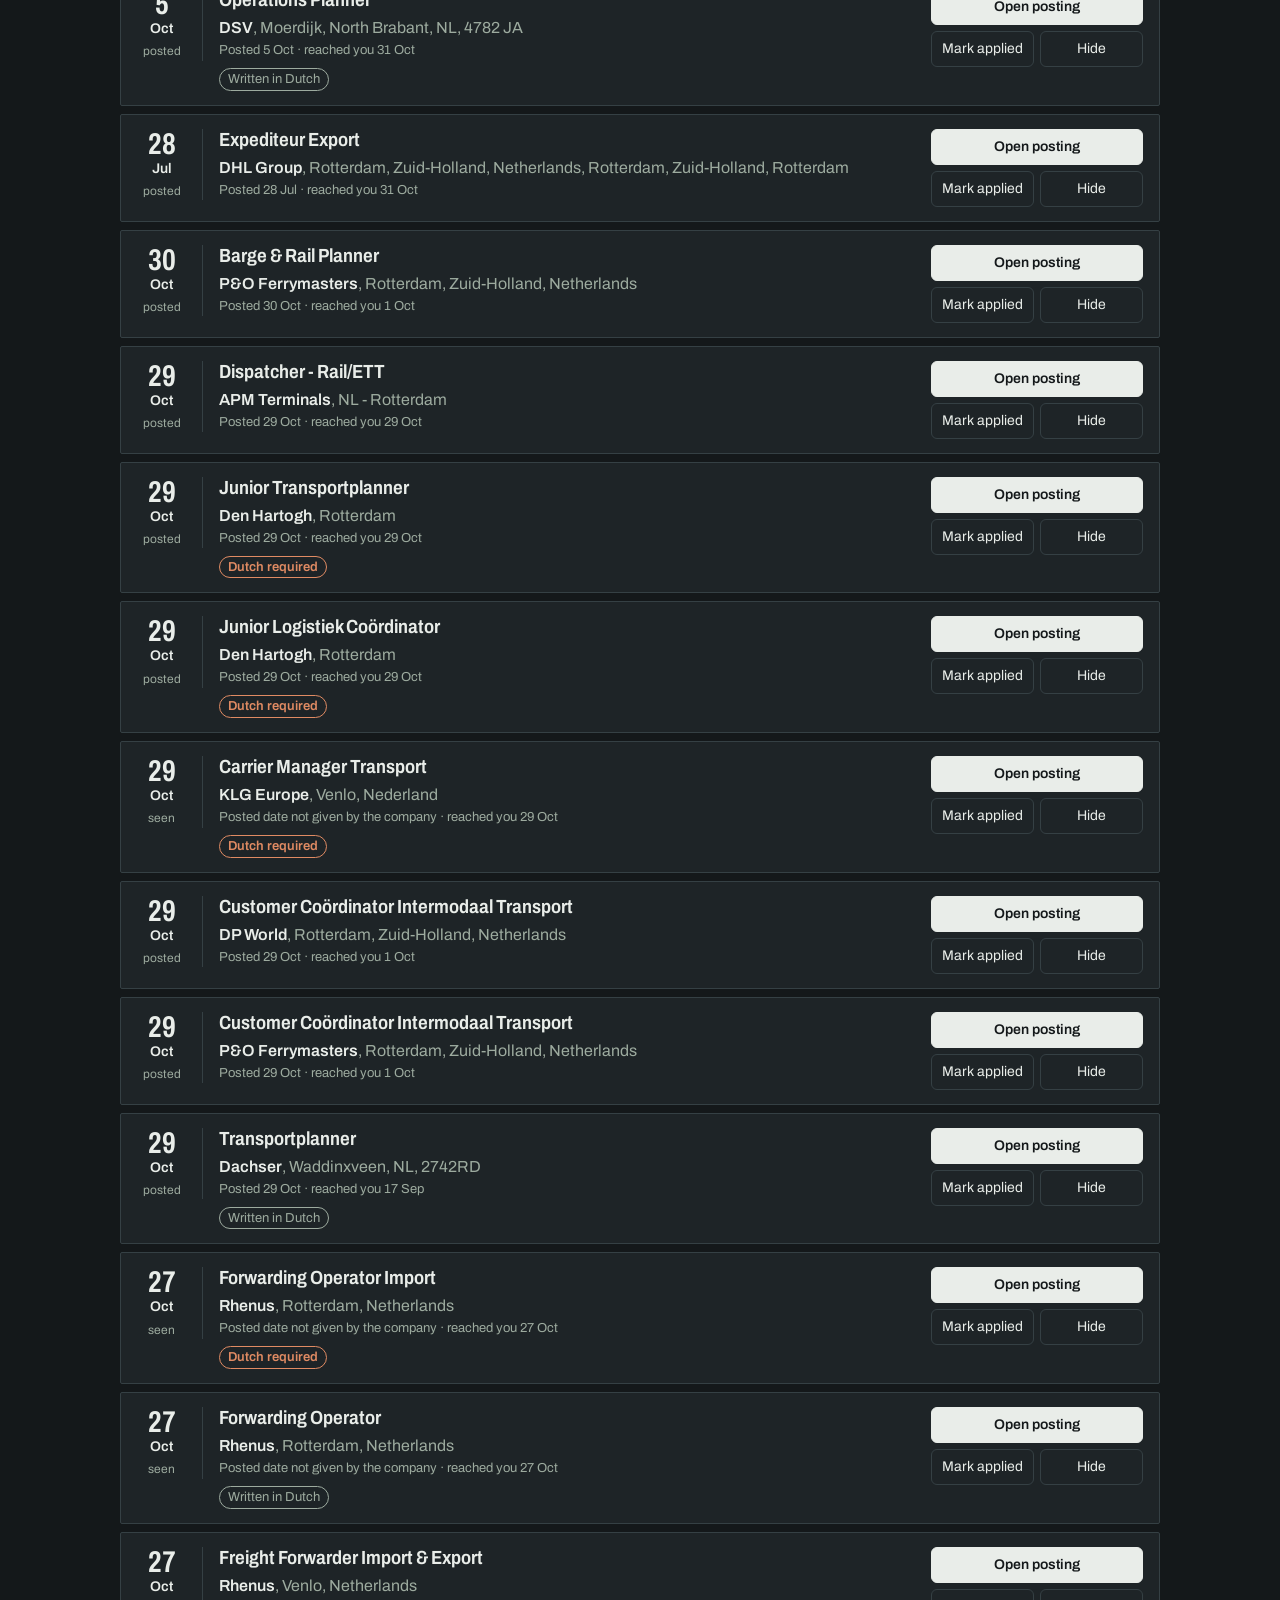
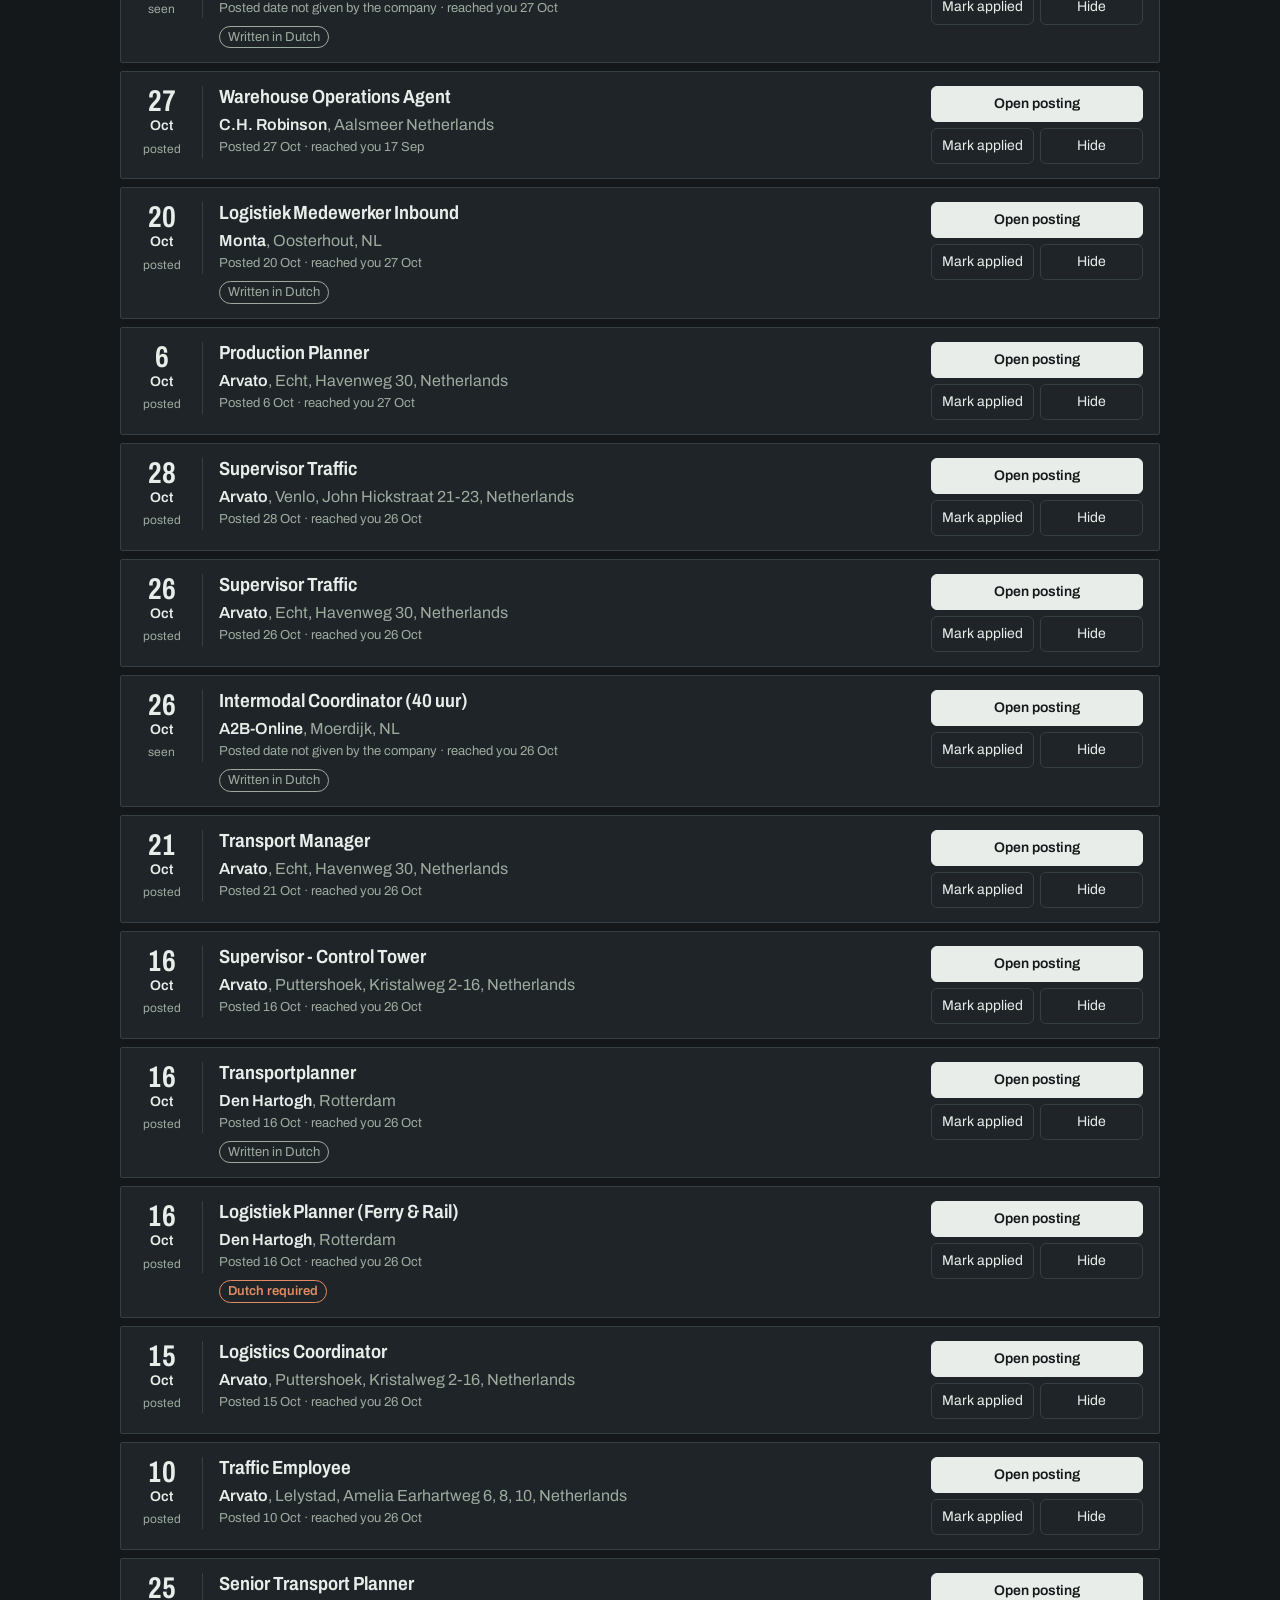
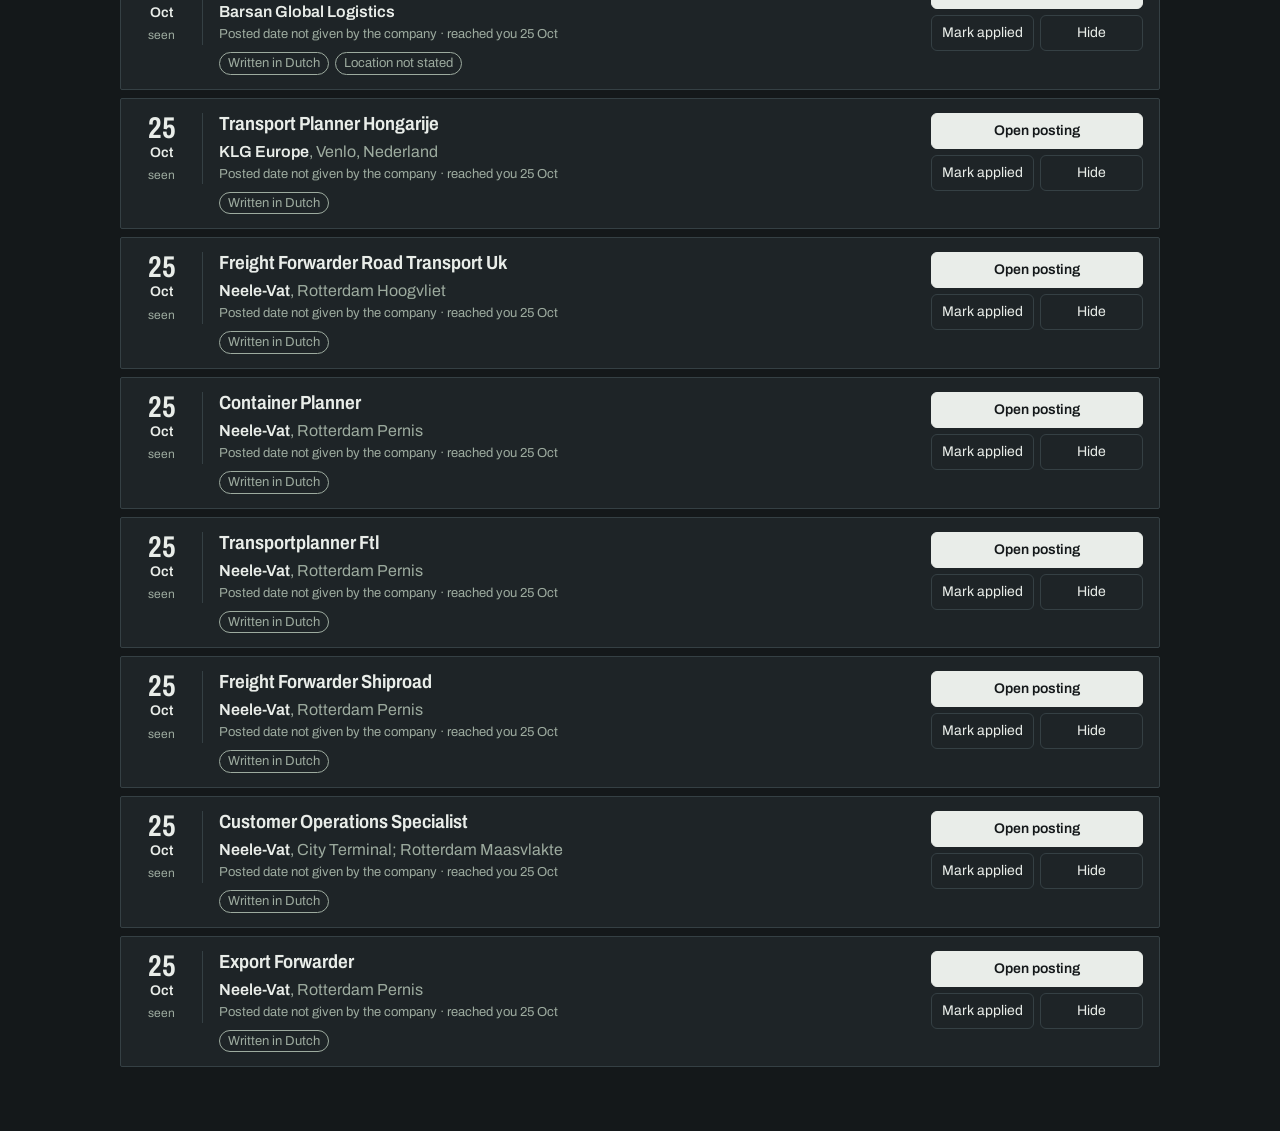
==== commit 47cbab1c: "Add the Welcome to NL board as a source of its own A board run for people moving to the Netherlands," ====
--- a/docs/index.html
+++ b/docs/index.html
@@ -28,6 +28,7 @@
     <button role="tab" id="tab-new" data-tab="new" aria-selected="true"></button>
     <button role="tab" id="tab-all" data-tab="all" aria-selected="false"></button>
     <button role="tab" id="tab-open-to-you" data-tab="open-to-you" aria-selected="false"></button>
+    <button role="tab" id="tab-board" data-tab="board" aria-selected="false"></button>
     <button role="tab" id="tab-sources" data-tab="sources" aria-selected="false"></button>
   </nav>
 
